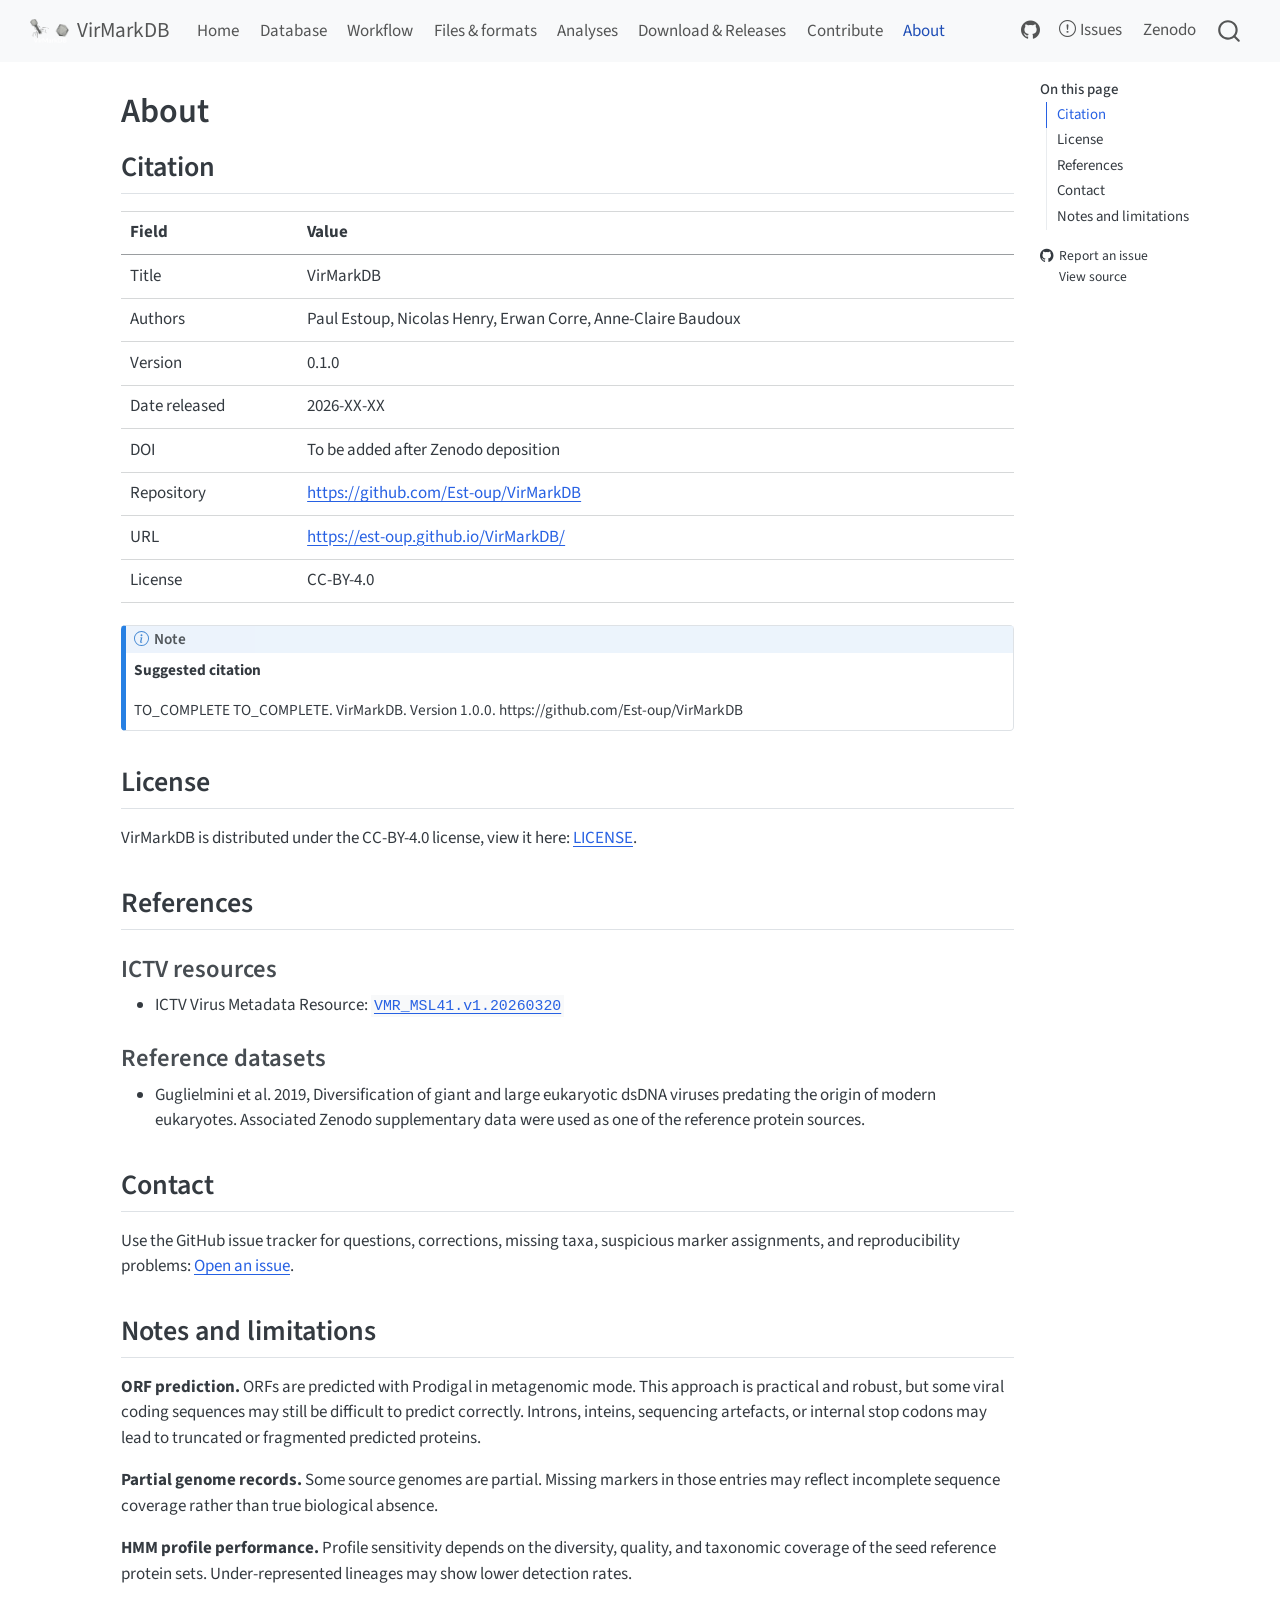
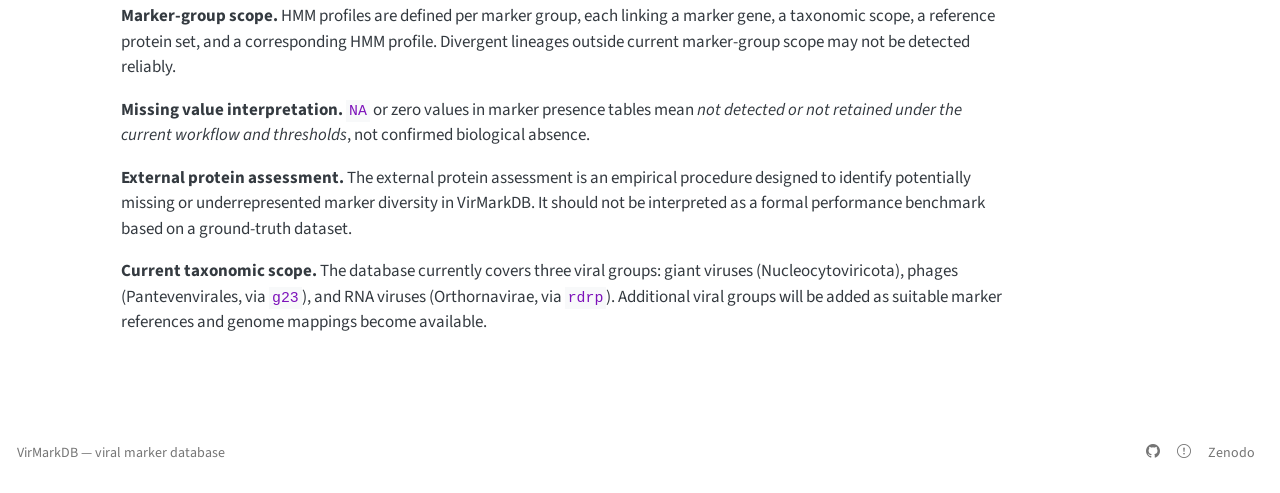
==== about.html @ 1d1b0b6d "Built site for gh-pages" ====
<!DOCTYPE html>
<html xmlns="http://www.w3.org/1999/xhtml" lang="en" xml:lang="en"><head>

<meta charset="utf-8">
<meta name="generator" content="quarto-1.6.42">

<meta name="viewport" content="width=device-width, initial-scale=1.0, user-scalable=yes">


<title>About – VirMarkDB</title>
<style>
code{white-space: pre-wrap;}
span.smallcaps{font-variant: small-caps;}
div.columns{display: flex; gap: min(4vw, 1.5em);}
div.column{flex: auto; overflow-x: auto;}
div.hanging-indent{margin-left: 1.5em; text-indent: -1.5em;}
ul.task-list{list-style: none;}
ul.task-list li input[type="checkbox"] {
  width: 0.8em;
  margin: 0 0.8em 0.2em -1em; /* quarto-specific, see https://github.com/quarto-dev/quarto-cli/issues/4556 */ 
  vertical-align: middle;
}
</style>


<script src="site_libs/quarto-nav/quarto-nav.js"></script>
<script src="site_libs/quarto-nav/headroom.min.js"></script>
<script src="site_libs/clipboard/clipboard.min.js"></script>
<script src="site_libs/quarto-search/autocomplete.umd.js"></script>
<script src="site_libs/quarto-search/fuse.min.js"></script>
<script src="site_libs/quarto-search/quarto-search.js"></script>
<meta name="quarto:offset" content="./">
<link href="./assets/logo_virmark_blank.png" rel="icon" type="image/png">
<script src="site_libs/quarto-html/quarto.js"></script>
<script src="site_libs/quarto-html/popper.min.js"></script>
<script src="site_libs/quarto-html/tippy.umd.min.js"></script>
<script src="site_libs/quarto-html/anchor.min.js"></script>
<link href="site_libs/quarto-html/tippy.css" rel="stylesheet">
<link href="site_libs/quarto-html/quarto-syntax-highlighting-2f5df379a58b258e96c21c0638c20c03.css" rel="stylesheet" id="quarto-text-highlighting-styles">
<script src="site_libs/bootstrap/bootstrap.min.js"></script>
<link href="site_libs/bootstrap/bootstrap-icons.css" rel="stylesheet">
<link href="site_libs/bootstrap/bootstrap-a5e256e5356073c5be481d0d0d0ba44e.min.css" rel="stylesheet" append-hash="true" id="quarto-bootstrap" data-mode="light">
<script id="quarto-search-options" type="application/json">{
  "location": "navbar",
  "copy-button": false,
  "collapse-after": 3,
  "panel-placement": "end",
  "type": "overlay",
  "limit": 50,
  "keyboard-shortcut": [
    "f",
    "/",
    "s"
  ],
  "show-item-context": false,
  "language": {
    "search-no-results-text": "No results",
    "search-matching-documents-text": "matching documents",
    "search-copy-link-title": "Copy link to search",
    "search-hide-matches-text": "Hide additional matches",
    "search-more-match-text": "more match in this document",
    "search-more-matches-text": "more matches in this document",
    "search-clear-button-title": "Clear",
    "search-text-placeholder": "",
    "search-detached-cancel-button-title": "Cancel",
    "search-submit-button-title": "Submit",
    "search-label": "Search"
  }
}</script>


<link rel="stylesheet" href="styles.css">
</head>

<body class="nav-fixed">

<div id="quarto-search-results"></div>
  <header id="quarto-header" class="headroom fixed-top">
    <nav class="navbar navbar-expand-lg " data-bs-theme="dark">
      <div class="navbar-container container-fluid">
      <div class="navbar-brand-container mx-auto">
    <a href="./index.html" class="navbar-brand navbar-brand-logo">
    <img src="./assets/logo_virmark_blank.png" alt="" class="navbar-logo">
    </a>
    <a class="navbar-brand" href="./index.html">
    <span class="navbar-title">VirMarkDB</span>
    </a>
  </div>
            <div id="quarto-search" class="" title="Search"></div>
          <button class="navbar-toggler" type="button" data-bs-toggle="collapse" data-bs-target="#navbarCollapse" aria-controls="navbarCollapse" role="menu" aria-expanded="false" aria-label="Toggle navigation" onclick="if (window.quartoToggleHeadroom) { window.quartoToggleHeadroom(); }">
  <span class="navbar-toggler-icon"></span>
</button>
          <div class="collapse navbar-collapse" id="navbarCollapse">
            <ul class="navbar-nav navbar-nav-scroll me-auto">
  <li class="nav-item">
    <a class="nav-link" href="./index.html"> 
<span class="menu-text">Home</span></a>
  </li>  
  <li class="nav-item">
    <a class="nav-link" href="./database.html"> 
<span class="menu-text">Database</span></a>
  </li>  
  <li class="nav-item">
    <a class="nav-link" href="./workflow.html"> 
<span class="menu-text">Workflow</span></a>
  </li>  
  <li class="nav-item">
    <a class="nav-link" href="./files-formats.html"> 
<span class="menu-text">Files &amp; formats</span></a>
  </li>  
  <li class="nav-item">
    <a class="nav-link" href="./analysis.html"> 
<span class="menu-text">Analyses</span></a>
  </li>  
  <li class="nav-item">
    <a class="nav-link" href="./releases.html"> 
<span class="menu-text">Download &amp; Releases</span></a>
  </li>  
  <li class="nav-item">
    <a class="nav-link" href="./contribute.html"> 
<span class="menu-text">Contribute</span></a>
  </li>  
  <li class="nav-item">
    <a class="nav-link active" href="./about.html" aria-current="page"> 
<span class="menu-text">About</span></a>
  </li>  
</ul>
            <ul class="navbar-nav navbar-nav-scroll ms-auto">
  <li class="nav-item compact">
    <a class="nav-link" href="https://github.com/Est-oup/VirMarkDB"> <i class="bi bi-github" role="img">
</i> 
<span class="menu-text"></span></a>
  </li>  
  <li class="nav-item">
    <a class="nav-link" href="https://github.com/Est-oup/VirMarkDB/issues"> <i class="bi bi-exclamation-circle" role="img">
</i> 
<span class="menu-text">Issues</span></a>
  </li>  
  <li class="nav-item">
    <a class="nav-link" href="https://zenodo.org/"> 
<span class="menu-text">Zenodo</span></a>
  </li>  
</ul>
          </div> <!-- /navcollapse -->
            <div class="quarto-navbar-tools">
</div>
      </div> <!-- /container-fluid -->
    </nav>
</header>
<!-- content -->
<div id="quarto-content" class="quarto-container page-columns page-rows-contents page-layout-article page-navbar">
<!-- sidebar -->
<!-- margin-sidebar -->
    <div id="quarto-margin-sidebar" class="sidebar margin-sidebar">
        <nav id="TOC" role="doc-toc" class="toc-active">
    <h2 id="toc-title">On this page</h2>
   
  <ul>
  <li><a href="#citation" id="toc-citation" class="nav-link active" data-scroll-target="#citation">Citation</a></li>
  <li><a href="#license" id="toc-license" class="nav-link" data-scroll-target="#license">License</a></li>
  <li><a href="#references" id="toc-references" class="nav-link" data-scroll-target="#references">References</a>
  <ul class="collapse">
  <li><a href="#ictv-resources" id="toc-ictv-resources" class="nav-link" data-scroll-target="#ictv-resources">ICTV resources</a></li>
  <li><a href="#reference-datasets" id="toc-reference-datasets" class="nav-link" data-scroll-target="#reference-datasets">Reference datasets</a></li>
  </ul></li>
  <li><a href="#contact" id="toc-contact" class="nav-link" data-scroll-target="#contact">Contact</a></li>
  <li><a href="#notes-and-limitations" id="toc-notes-and-limitations" class="nav-link" data-scroll-target="#notes-and-limitations">Notes and limitations</a></li>
  </ul>
<div class="toc-actions"><ul><li><a href="https://github.com/Est-oup/VirMarkDB/issues/new" class="toc-action"><i class="bi bi-github"></i>Report an issue</a></li><li><a href="https://github.com/Est-oup/VirMarkDB/blob/main/about.qmd" class="toc-action"><i class="bi empty"></i>View source</a></li></ul></div></nav>
    </div>
<!-- main -->
<main class="content" id="quarto-document-content">

<header id="title-block-header" class="quarto-title-block default">
<div class="quarto-title">
<h1 class="title">About</h1>
</div>



<div class="quarto-title-meta">

    
  
    
  </div>
  


</header>


<section id="citation" class="level2">
<h2 class="anchored" data-anchor-id="citation">Citation</h2>
<table class="caption-top table">
<thead>
<tr class="header">
<th>Field</th>
<th>Value</th>
</tr>
</thead>
<tbody>
<tr class="odd">
<td>Title</td>
<td>VirMarkDB</td>
</tr>
<tr class="even">
<td>Authors</td>
<td>Paul Estoup, Nicolas Henry, Erwan Corre, Anne-Claire Baudoux</td>
</tr>
<tr class="odd">
<td>Version</td>
<td>0.1.0</td>
</tr>
<tr class="even">
<td>Date released</td>
<td>2026-XX-XX</td>
</tr>
<tr class="odd">
<td>DOI</td>
<td>To be added after Zenodo deposition</td>
</tr>
<tr class="even">
<td>Repository</td>
<td><a href="https://github.com/Est-oup/VirMarkDB" class="uri">https://github.com/Est-oup/VirMarkDB</a></td>
</tr>
<tr class="odd">
<td>URL</td>
<td><a href="https://est-oup.github.io/VirMarkDB/" class="uri">https://est-oup.github.io/VirMarkDB/</a></td>
</tr>
<tr class="even">
<td>License</td>
<td>CC-BY-4.0</td>
</tr>
</tbody>
</table>
<div class="callout callout-style-default callout-note callout-titled">
<div class="callout-header d-flex align-content-center">
<div class="callout-icon-container">
<i class="callout-icon"></i>
</div>
<div class="callout-title-container flex-fill">
Note
</div>
</div>
<div class="callout-body-container callout-body">
<p><strong>Suggested citation</strong></p>
<p>TO_COMPLETE TO_COMPLETE. VirMarkDB. Version 1.0.0. https://github.com/Est-oup/VirMarkDB</p>
</div>
</div>
</section>
<section id="license" class="level2">
<h2 class="anchored" data-anchor-id="license">License</h2>
<p>VirMarkDB is distributed under the CC-BY-4.0 license, view it here: <a href="https://github.com/Est-oup/VirMarkDB/blob/dev/LICENSE">LICENSE</a>.</p>
</section>
<section id="references" class="level2">
<h2 class="anchored" data-anchor-id="references">References</h2>
<section id="ictv-resources" class="level3">
<h3 class="anchored" data-anchor-id="ictv-resources">ICTV resources</h3>
<ul>
<li>ICTV Virus Metadata Resource: <a href="https://ictv.global/sites/default/files/VMR/VMR_MSL41.v1.20260320.xlsx"><code>VMR_MSL41.v1.20260320</code></a></li>
</ul>
</section>
<section id="reference-datasets" class="level3">
<h3 class="anchored" data-anchor-id="reference-datasets">Reference datasets</h3>
<ul>
<li>Guglielmini et al.&nbsp;2019, Diversification of giant and large eukaryotic dsDNA viruses predating the origin of modern eukaryotes. Associated Zenodo supplementary data were used as one of the reference protein sources.</li>
</ul>
</section>
</section>
<section id="contact" class="level2">
<h2 class="anchored" data-anchor-id="contact">Contact</h2>
<p>Use the GitHub issue tracker for questions, corrections, missing taxa, suspicious marker assignments, and reproducibility problems: <a href="https://github.com/Est-oup/VirMarkDB/issues">Open an issue</a>.</p>
</section>
<section id="notes-and-limitations" class="level2">
<h2 class="anchored" data-anchor-id="notes-and-limitations">Notes and limitations</h2>
<p><strong>ORF prediction.</strong> ORFs are predicted with Prodigal in metagenomic mode. This approach is practical and robust, but some viral coding sequences may still be difficult to predict correctly. Introns, inteins, sequencing artefacts, or internal stop codons may lead to truncated or fragmented predicted proteins.</p>
<p><strong>Partial genome records.</strong> Some source genomes are partial. Missing markers in those entries may reflect incomplete sequence coverage rather than true biological absence.</p>
<p><strong>HMM profile performance.</strong> Profile sensitivity depends on the diversity, quality, and taxonomic coverage of the seed reference protein sets. Under-represented lineages may show lower detection rates.</p>
<p><strong>Marker-group scope.</strong> HMM profiles are defined per marker group, each linking a marker gene, a taxonomic scope, a reference protein set, and a corresponding HMM profile. Divergent lineages outside current marker-group scope may not be detected reliably.</p>
<p><strong>Missing value interpretation.</strong> <code>NA</code> or zero values in marker presence tables mean <em>not detected or not retained under the current workflow and thresholds</em>, not confirmed biological absence.</p>
<p><strong>External protein assessment.</strong> The external protein assessment is an empirical procedure designed to identify potentially missing or underrepresented marker diversity in VirMarkDB. It should not be interpreted as a formal performance benchmark based on a ground-truth dataset.</p>
<p><strong>Current taxonomic scope.</strong> The database currently covers three viral groups: giant viruses (Nucleocytoviricota), phages (Pantevenvirales, via <code>g23</code>), and RNA viruses (Orthornavirae, via <code>rdrp</code>). Additional viral groups will be added as suitable marker references and genome mappings become available.</p>


</section>

<a onclick="window.scrollTo(0, 0); return false;" role="button" id="quarto-back-to-top"><i class="bi bi-arrow-up"></i> Back to top</a></main> <!-- /main -->
<script id="quarto-html-after-body" type="application/javascript">
window.document.addEventListener("DOMContentLoaded", function (event) {
  const toggleBodyColorMode = (bsSheetEl) => {
    const mode = bsSheetEl.getAttribute("data-mode");
    const bodyEl = window.document.querySelector("body");
    if (mode === "dark") {
      bodyEl.classList.add("quarto-dark");
      bodyEl.classList.remove("quarto-light");
    } else {
      bodyEl.classList.add("quarto-light");
      bodyEl.classList.remove("quarto-dark");
    }
  }
  const toggleBodyColorPrimary = () => {
    const bsSheetEl = window.document.querySelector("link#quarto-bootstrap");
    if (bsSheetEl) {
      toggleBodyColorMode(bsSheetEl);
    }
  }
  toggleBodyColorPrimary();  
  const icon = "";
  const anchorJS = new window.AnchorJS();
  anchorJS.options = {
    placement: 'right',
    icon: icon
  };
  anchorJS.add('.anchored');
  const isCodeAnnotation = (el) => {
    for (const clz of el.classList) {
      if (clz.startsWith('code-annotation-')) {                     
        return true;
      }
    }
    return false;
  }
  const onCopySuccess = function(e) {
    // button target
    const button = e.trigger;
    // don't keep focus
    button.blur();
    // flash "checked"
    button.classList.add('code-copy-button-checked');
    var currentTitle = button.getAttribute("title");
    button.setAttribute("title", "Copied!");
    let tooltip;
    if (window.bootstrap) {
      button.setAttribute("data-bs-toggle", "tooltip");
      button.setAttribute("data-bs-placement", "left");
      button.setAttribute("data-bs-title", "Copied!");
      tooltip = new bootstrap.Tooltip(button, 
        { trigger: "manual", 
          customClass: "code-copy-button-tooltip",
          offset: [0, -8]});
      tooltip.show();    
    }
    setTimeout(function() {
      if (tooltip) {
        tooltip.hide();
        button.removeAttribute("data-bs-title");
        button.removeAttribute("data-bs-toggle");
        button.removeAttribute("data-bs-placement");
      }
      button.setAttribute("title", currentTitle);
      button.classList.remove('code-copy-button-checked');
    }, 1000);
    // clear code selection
    e.clearSelection();
  }
  const getTextToCopy = function(trigger) {
      const codeEl = trigger.previousElementSibling.cloneNode(true);
      for (const childEl of codeEl.children) {
        if (isCodeAnnotation(childEl)) {
          childEl.remove();
        }
      }
      return codeEl.innerText;
  }
  const clipboard = new window.ClipboardJS('.code-copy-button:not([data-in-quarto-modal])', {
    text: getTextToCopy
  });
  clipboard.on('success', onCopySuccess);
  if (window.document.getElementById('quarto-embedded-source-code-modal')) {
    const clipboardModal = new window.ClipboardJS('.code-copy-button[data-in-quarto-modal]', {
      text: getTextToCopy,
      container: window.document.getElementById('quarto-embedded-source-code-modal')
    });
    clipboardModal.on('success', onCopySuccess);
  }
    var localhostRegex = new RegExp(/^(?:http|https):\/\/localhost\:?[0-9]*\//);
    var mailtoRegex = new RegExp(/^mailto:/);
      var filterRegex = new RegExp("https:\/\/est-oup\.github\.io\/VirMarkDB\/");
    var isInternal = (href) => {
        return filterRegex.test(href) || localhostRegex.test(href) || mailtoRegex.test(href);
    }
    // Inspect non-navigation links and adorn them if external
 	var links = window.document.querySelectorAll('a[href]:not(.nav-link):not(.navbar-brand):not(.toc-action):not(.sidebar-link):not(.sidebar-item-toggle):not(.pagination-link):not(.no-external):not([aria-hidden]):not(.dropdown-item):not(.quarto-navigation-tool):not(.about-link)');
    for (var i=0; i<links.length; i++) {
      const link = links[i];
      if (!isInternal(link.href)) {
        // undo the damage that might have been done by quarto-nav.js in the case of
        // links that we want to consider external
        if (link.dataset.originalHref !== undefined) {
          link.href = link.dataset.originalHref;
        }
      }
    }
  function tippyHover(el, contentFn, onTriggerFn, onUntriggerFn) {
    const config = {
      allowHTML: true,
      maxWidth: 500,
      delay: 100,
      arrow: false,
      appendTo: function(el) {
          return el.parentElement;
      },
      interactive: true,
      interactiveBorder: 10,
      theme: 'quarto',
      placement: 'bottom-start',
    };
    if (contentFn) {
      config.content = contentFn;
    }
    if (onTriggerFn) {
      config.onTrigger = onTriggerFn;
    }
    if (onUntriggerFn) {
      config.onUntrigger = onUntriggerFn;
    }
    window.tippy(el, config); 
  }
  const noterefs = window.document.querySelectorAll('a[role="doc-noteref"]');
  for (var i=0; i<noterefs.length; i++) {
    const ref = noterefs[i];
    tippyHover(ref, function() {
      // use id or data attribute instead here
      let href = ref.getAttribute('data-footnote-href') || ref.getAttribute('href');
      try { href = new URL(href).hash; } catch {}
      const id = href.replace(/^#\/?/, "");
      const note = window.document.getElementById(id);
      if (note) {
        return note.innerHTML;
      } else {
        return "";
      }
    });
  }
  const xrefs = window.document.querySelectorAll('a.quarto-xref');
  const processXRef = (id, note) => {
    // Strip column container classes
    const stripColumnClz = (el) => {
      el.classList.remove("page-full", "page-columns");
      if (el.children) {
        for (const child of el.children) {
          stripColumnClz(child);
        }
      }
    }
    stripColumnClz(note)
    if (id === null || id.startsWith('sec-')) {
      // Special case sections, only their first couple elements
      const container = document.createElement("div");
      if (note.children && note.children.length > 2) {
        container.appendChild(note.children[0].cloneNode(true));
        for (let i = 1; i < note.children.length; i++) {
          const child = note.children[i];
          if (child.tagName === "P" && child.innerText === "") {
            continue;
          } else {
            container.appendChild(child.cloneNode(true));
            break;
          }
        }
        if (window.Quarto?.typesetMath) {
          window.Quarto.typesetMath(container);
        }
        return container.innerHTML
      } else {
        if (window.Quarto?.typesetMath) {
          window.Quarto.typesetMath(note);
        }
        return note.innerHTML;
      }
    } else {
      // Remove any anchor links if they are present
      const anchorLink = note.querySelector('a.anchorjs-link');
      if (anchorLink) {
        anchorLink.remove();
      }
      if (window.Quarto?.typesetMath) {
        window.Quarto.typesetMath(note);
      }
      if (note.classList.contains("callout")) {
        return note.outerHTML;
      } else {
        return note.innerHTML;
      }
    }
  }
  for (var i=0; i<xrefs.length; i++) {
    const xref = xrefs[i];
    tippyHover(xref, undefined, function(instance) {
      instance.disable();
      let url = xref.getAttribute('href');
      let hash = undefined; 
      if (url.startsWith('#')) {
        hash = url;
      } else {
        try { hash = new URL(url).hash; } catch {}
      }
      if (hash) {
        const id = hash.replace(/^#\/?/, "");
        const note = window.document.getElementById(id);
        if (note !== null) {
          try {
            const html = processXRef(id, note.cloneNode(true));
            instance.setContent(html);
          } finally {
            instance.enable();
            instance.show();
          }
        } else {
          // See if we can fetch this
          fetch(url.split('#')[0])
          .then(res => res.text())
          .then(html => {
            const parser = new DOMParser();
            const htmlDoc = parser.parseFromString(html, "text/html");
            const note = htmlDoc.getElementById(id);
            if (note !== null) {
              const html = processXRef(id, note);
              instance.setContent(html);
            } 
          }).finally(() => {
            instance.enable();
            instance.show();
          });
        }
      } else {
        // See if we can fetch a full url (with no hash to target)
        // This is a special case and we should probably do some content thinning / targeting
        fetch(url)
        .then(res => res.text())
        .then(html => {
          const parser = new DOMParser();
          const htmlDoc = parser.parseFromString(html, "text/html");
          const note = htmlDoc.querySelector('main.content');
          if (note !== null) {
            // This should only happen for chapter cross references
            // (since there is no id in the URL)
            // remove the first header
            if (note.children.length > 0 && note.children[0].tagName === "HEADER") {
              note.children[0].remove();
            }
            const html = processXRef(null, note);
            instance.setContent(html);
          } 
        }).finally(() => {
          instance.enable();
          instance.show();
        });
      }
    }, function(instance) {
    });
  }
      let selectedAnnoteEl;
      const selectorForAnnotation = ( cell, annotation) => {
        let cellAttr = 'data-code-cell="' + cell + '"';
        let lineAttr = 'data-code-annotation="' +  annotation + '"';
        const selector = 'span[' + cellAttr + '][' + lineAttr + ']';
        return selector;
      }
      const selectCodeLines = (annoteEl) => {
        const doc = window.document;
        const targetCell = annoteEl.getAttribute("data-target-cell");
        const targetAnnotation = annoteEl.getAttribute("data-target-annotation");
        const annoteSpan = window.document.querySelector(selectorForAnnotation(targetCell, targetAnnotation));
        const lines = annoteSpan.getAttribute("data-code-lines").split(",");
        const lineIds = lines.map((line) => {
          return targetCell + "-" + line;
        })
        let top = null;
        let height = null;
        let parent = null;
        if (lineIds.length > 0) {
            //compute the position of the single el (top and bottom and make a div)
            const el = window.document.getElementById(lineIds[0]);
            top = el.offsetTop;
            height = el.offsetHeight;
            parent = el.parentElement.parentElement;
          if (lineIds.length > 1) {
            const lastEl = window.document.getElementById(lineIds[lineIds.length - 1]);
            const bottom = lastEl.offsetTop + lastEl.offsetHeight;
            height = bottom - top;
          }
          if (top !== null && height !== null && parent !== null) {
            // cook up a div (if necessary) and position it 
            let div = window.document.getElementById("code-annotation-line-highlight");
            if (div === null) {
              div = window.document.createElement("div");
              div.setAttribute("id", "code-annotation-line-highlight");
              div.style.position = 'absolute';
              parent.appendChild(div);
            }
            div.style.top = top - 2 + "px";
            div.style.height = height + 4 + "px";
            div.style.left = 0;
            let gutterDiv = window.document.getElementById("code-annotation-line-highlight-gutter");
            if (gutterDiv === null) {
              gutterDiv = window.document.createElement("div");
              gutterDiv.setAttribute("id", "code-annotation-line-highlight-gutter");
              gutterDiv.style.position = 'absolute';
              const codeCell = window.document.getElementById(targetCell);
              const gutter = codeCell.querySelector('.code-annotation-gutter');
              gutter.appendChild(gutterDiv);
            }
            gutterDiv.style.top = top - 2 + "px";
            gutterDiv.style.height = height + 4 + "px";
          }
          selectedAnnoteEl = annoteEl;
        }
      };
      const unselectCodeLines = () => {
        const elementsIds = ["code-annotation-line-highlight", "code-annotation-line-highlight-gutter"];
        elementsIds.forEach((elId) => {
          const div = window.document.getElementById(elId);
          if (div) {
            div.remove();
          }
        });
        selectedAnnoteEl = undefined;
      };
        // Handle positioning of the toggle
    window.addEventListener(
      "resize",
      throttle(() => {
        elRect = undefined;
        if (selectedAnnoteEl) {
          selectCodeLines(selectedAnnoteEl);
        }
      }, 10)
    );
    function throttle(fn, ms) {
    let throttle = false;
    let timer;
      return (...args) => {
        if(!throttle) { // first call gets through
            fn.apply(this, args);
            throttle = true;
        } else { // all the others get throttled
            if(timer) clearTimeout(timer); // cancel #2
            timer = setTimeout(() => {
              fn.apply(this, args);
              timer = throttle = false;
            }, ms);
        }
      };
    }
      // Attach click handler to the DT
      const annoteDls = window.document.querySelectorAll('dt[data-target-cell]');
      for (const annoteDlNode of annoteDls) {
        annoteDlNode.addEventListener('click', (event) => {
          const clickedEl = event.target;
          if (clickedEl !== selectedAnnoteEl) {
            unselectCodeLines();
            const activeEl = window.document.querySelector('dt[data-target-cell].code-annotation-active');
            if (activeEl) {
              activeEl.classList.remove('code-annotation-active');
            }
            selectCodeLines(clickedEl);
            clickedEl.classList.add('code-annotation-active');
          } else {
            // Unselect the line
            unselectCodeLines();
            clickedEl.classList.remove('code-annotation-active');
          }
        });
      }
  const findCites = (el) => {
    const parentEl = el.parentElement;
    if (parentEl) {
      const cites = parentEl.dataset.cites;
      if (cites) {
        return {
          el,
          cites: cites.split(' ')
        };
      } else {
        return findCites(el.parentElement)
      }
    } else {
      return undefined;
    }
  };
  var bibliorefs = window.document.querySelectorAll('a[role="doc-biblioref"]');
  for (var i=0; i<bibliorefs.length; i++) {
    const ref = bibliorefs[i];
    const citeInfo = findCites(ref);
    if (citeInfo) {
      tippyHover(citeInfo.el, function() {
        var popup = window.document.createElement('div');
        citeInfo.cites.forEach(function(cite) {
          var citeDiv = window.document.createElement('div');
          citeDiv.classList.add('hanging-indent');
          citeDiv.classList.add('csl-entry');
          var biblioDiv = window.document.getElementById('ref-' + cite);
          if (biblioDiv) {
            citeDiv.innerHTML = biblioDiv.innerHTML;
          }
          popup.appendChild(citeDiv);
        });
        return popup.innerHTML;
      });
    }
  }
});
</script>
</div> <!-- /content -->
<footer class="footer">
  <div class="nav-footer">
    <div class="nav-footer-left">
<p>VirMarkDB — viral marker database</p>
</div>   
    <div class="nav-footer-center">
      &nbsp;
    <div class="toc-actions d-sm-block d-md-none"><ul><li><a href="https://github.com/Est-oup/VirMarkDB/issues/new" class="toc-action"><i class="bi bi-github"></i>Report an issue</a></li><li><a href="https://github.com/Est-oup/VirMarkDB/blob/main/about.qmd" class="toc-action"><i class="bi empty"></i>View source</a></li></ul></div></div>
    <div class="nav-footer-right">
      <ul class="footer-items list-unstyled">
    <li class="nav-item compact">
    <a class="nav-link" href="https://github.com/Est-oup/VirMarkDB">
      <i class="bi bi-github" role="img">
</i> 
    </a>
  </li>  
    <li class="nav-item compact">
    <a class="nav-link" href="https://github.com/Est-oup/VirMarkDB/issues">
      <i class="bi bi-exclamation-circle" role="img">
</i> 
    </a>
  </li>  
    <li class="nav-item">
    <a class="nav-link" href="https://zenodo.org/">
<p>Zenodo</p>
</a>
  </li>  
</ul>
    </div>
  </div>
</footer>




</body></html>
---- site_libs/quarto-html/tippy.css ----
.tippy-box[data-animation=fade][data-state=hidden]{opacity:0}[data-tippy-root]{max-width:calc(100vw - 10px)}.tippy-box{position:relative;background-color:#333;color:#fff;border-radius:4px;font-size:14px;line-height:1.4;white-space:normal;outline:0;transition-property:transform,visibility,opacity}.tippy-box[data-placement^=top]>.tippy-arrow{bottom:0}.tippy-box[data-placement^=top]>.tippy-arrow:before{bottom:-7px;left:0;border-width:8px 8px 0;border-top-color:initial;transform-origin:center top}.tippy-box[data-placement^=bottom]>.tippy-arrow{top:0}.tippy-box[data-placement^=bottom]>.tippy-arrow:before{top:-7px;left:0;border-width:0 8px 8px;border-bottom-color:initial;transform-origin:center bottom}.tippy-box[data-placement^=left]>.tippy-arrow{right:0}.tippy-box[data-placement^=left]>.tippy-arrow:before{border-width:8px 0 8px 8px;border-left-color:initial;right:-7px;transform-origin:center left}.tippy-box[data-placement^=right]>.tippy-arrow{left:0}.tippy-box[data-placement^=right]>.tippy-arrow:before{left:-7px;border-width:8px 8px 8px 0;border-right-color:initial;transform-origin:center right}.tippy-box[data-inertia][data-state=visible]{transition-timing-function:cubic-bezier(.54,1.5,.38,1.11)}.tippy-arrow{width:16px;height:16px;color:#333}.tippy-arrow:before{content:"";position:absolute;border-color:transparent;border-style:solid}.tippy-content{position:relative;padding:5px 9px;z-index:1}
---- site_libs/quarto-html/quarto-syntax-highlighting-2f5df379a58b258e96c21c0638c20c03.css ----
/* quarto syntax highlight colors */
:root {
  --quarto-hl-ot-color: #003B4F;
  --quarto-hl-at-color: #657422;
  --quarto-hl-ss-color: #20794D;
  --quarto-hl-an-color: #5E5E5E;
  --quarto-hl-fu-color: #4758AB;
  --quarto-hl-st-color: #20794D;
  --quarto-hl-cf-color: #003B4F;
  --quarto-hl-op-color: #5E5E5E;
  --quarto-hl-er-color: #AD0000;
  --quarto-hl-bn-color: #AD0000;
  --quarto-hl-al-color: #AD0000;
  --quarto-hl-va-color: #111111;
  --quarto-hl-bu-color: inherit;
  --quarto-hl-ex-color: inherit;
  --quarto-hl-pp-color: #AD0000;
  --quarto-hl-in-color: #5E5E5E;
  --quarto-hl-vs-color: #20794D;
  --quarto-hl-wa-color: #5E5E5E;
  --quarto-hl-do-color: #5E5E5E;
  --quarto-hl-im-color: #00769E;
  --quarto-hl-ch-color: #20794D;
  --quarto-hl-dt-color: #AD0000;
  --quarto-hl-fl-color: #AD0000;
  --quarto-hl-co-color: #5E5E5E;
  --quarto-hl-cv-color: #5E5E5E;
  --quarto-hl-cn-color: #8f5902;
  --quarto-hl-sc-color: #5E5E5E;
  --quarto-hl-dv-color: #AD0000;
  --quarto-hl-kw-color: #003B4F;
}

/* other quarto variables */
:root {
  --quarto-font-monospace: SFMono-Regular, Menlo, Monaco, Consolas, "Liberation Mono", "Courier New", monospace;
}

pre > code.sourceCode > span {
  color: #003B4F;
}

code span {
  color: #003B4F;
}

code.sourceCode > span {
  color: #003B4F;
}

div.sourceCode,
div.sourceCode pre.sourceCode {
  color: #003B4F;
}

code span.ot {
  color: #003B4F;
  font-style: inherit;
}

code span.at {
  color: #657422;
  font-style: inherit;
}

code span.ss {
  color: #20794D;
  font-style: inherit;
}

code span.an {
  color: #5E5E5E;
  font-style: inherit;
}

code span.fu {
  color: #4758AB;
  font-style: inherit;
}

code span.st {
  color: #20794D;
  font-style: inherit;
}

code span.cf {
  color: #003B4F;
  font-weight: bold;
  font-style: inherit;
}

code span.op {
  color: #5E5E5E;
  font-style: inherit;
}

code span.er {
  color: #AD0000;
  font-style: inherit;
}

code span.bn {
  color: #AD0000;
  font-style: inherit;
}

code span.al {
  color: #AD0000;
  font-style: inherit;
}

code span.va {
  color: #111111;
  font-style: inherit;
}

code span.bu {
  font-style: inherit;
}

code span.ex {
  font-style: inherit;
}

code span.pp {
  color: #AD0000;
  font-style: inherit;
}

code span.in {
  color: #5E5E5E;
  font-style: inherit;
}

code span.vs {
  color: #20794D;
  font-style: inherit;
}

code span.wa {
  color: #5E5E5E;
  font-style: italic;
}

code span.do {
  color: #5E5E5E;
  font-style: italic;
}

code span.im {
  color: #00769E;
  font-style: inherit;
}

code span.ch {
  color: #20794D;
  font-style: inherit;
}

code span.dt {
  color: #AD0000;
  font-style: inherit;
}

code span.fl {
  color: #AD0000;
  font-style: inherit;
}

code span.co {
  color: #5E5E5E;
  font-style: inherit;
}

code span.cv {
  color: #5E5E5E;
  font-style: italic;
}

code span.cn {
  color: #8f5902;
  font-style: inherit;
}

code span.sc {
  color: #5E5E5E;
  font-style: inherit;
}

code span.dv {
  color: #AD0000;
  font-style: inherit;
}

code span.kw {
  color: #003B4F;
  font-weight: bold;
  font-style: inherit;
}

.prevent-inlining {
  content: "</";
}

/*# sourceMappingURL=35eb38a806ee71ea6d2563be2308c832.css.map */
---- styles.css ----
.hero-banner {
  text-align: center;
  padding: 3rem 1rem 2rem;
}

.hero-banner h1 {
  font-size: 2.6rem;
  margin-bottom: 0.5rem;
}

.btn-action {
  display: inline-block;
  margin: 0.4rem 0.4rem;
  padding: 0.6rem 1.2rem;
  border-radius: 6px;
  background-color: #2c3e50;
  color: #fff !important;
  text-decoration: none !important;
  font-weight: 600;
  transition: background-color 0.15s ease-in-out;
}

.btn-action:hover {
  background-color: #1a242f;
}

.snapshot-grid {
  display: grid;
  grid-template-columns: repeat(auto-fit, minmax(160px, 1fr));
  gap: 1.5rem;
  margin: 2rem 0;
  text-align: center;
}

.snapshot-card {
  padding: 1.5rem 1rem;
  border-radius: 10px;
  background-color: #f4f6f8;
}

.snapshot-card h3 {
  font-size: 2.2rem;
  margin: 0;
  color: #2c3e50;
}

.nav-grid {
  display: grid;
  grid-template-columns: repeat(auto-fit, minmax(240px, 1fr));
  gap: 1.25rem;
  margin: 1.5rem 0;
}

.nav-card {
  padding: 1.25rem 1.5rem;
  border: 1px solid #e1e4e8;
  background-color: #fafafa;
  border-radius: 10px;
  transition: box-shadow 0.15s ease-in-out;
}

.nav-card:hover {
  box-shadow: 0 2px 10px rgba(0, 0, 0, 0.08);
}

.nav-card h3 {
  margin-top: 0;
}

.pipeline-steps p strong:first-child {
  color: #2c3e50;
}
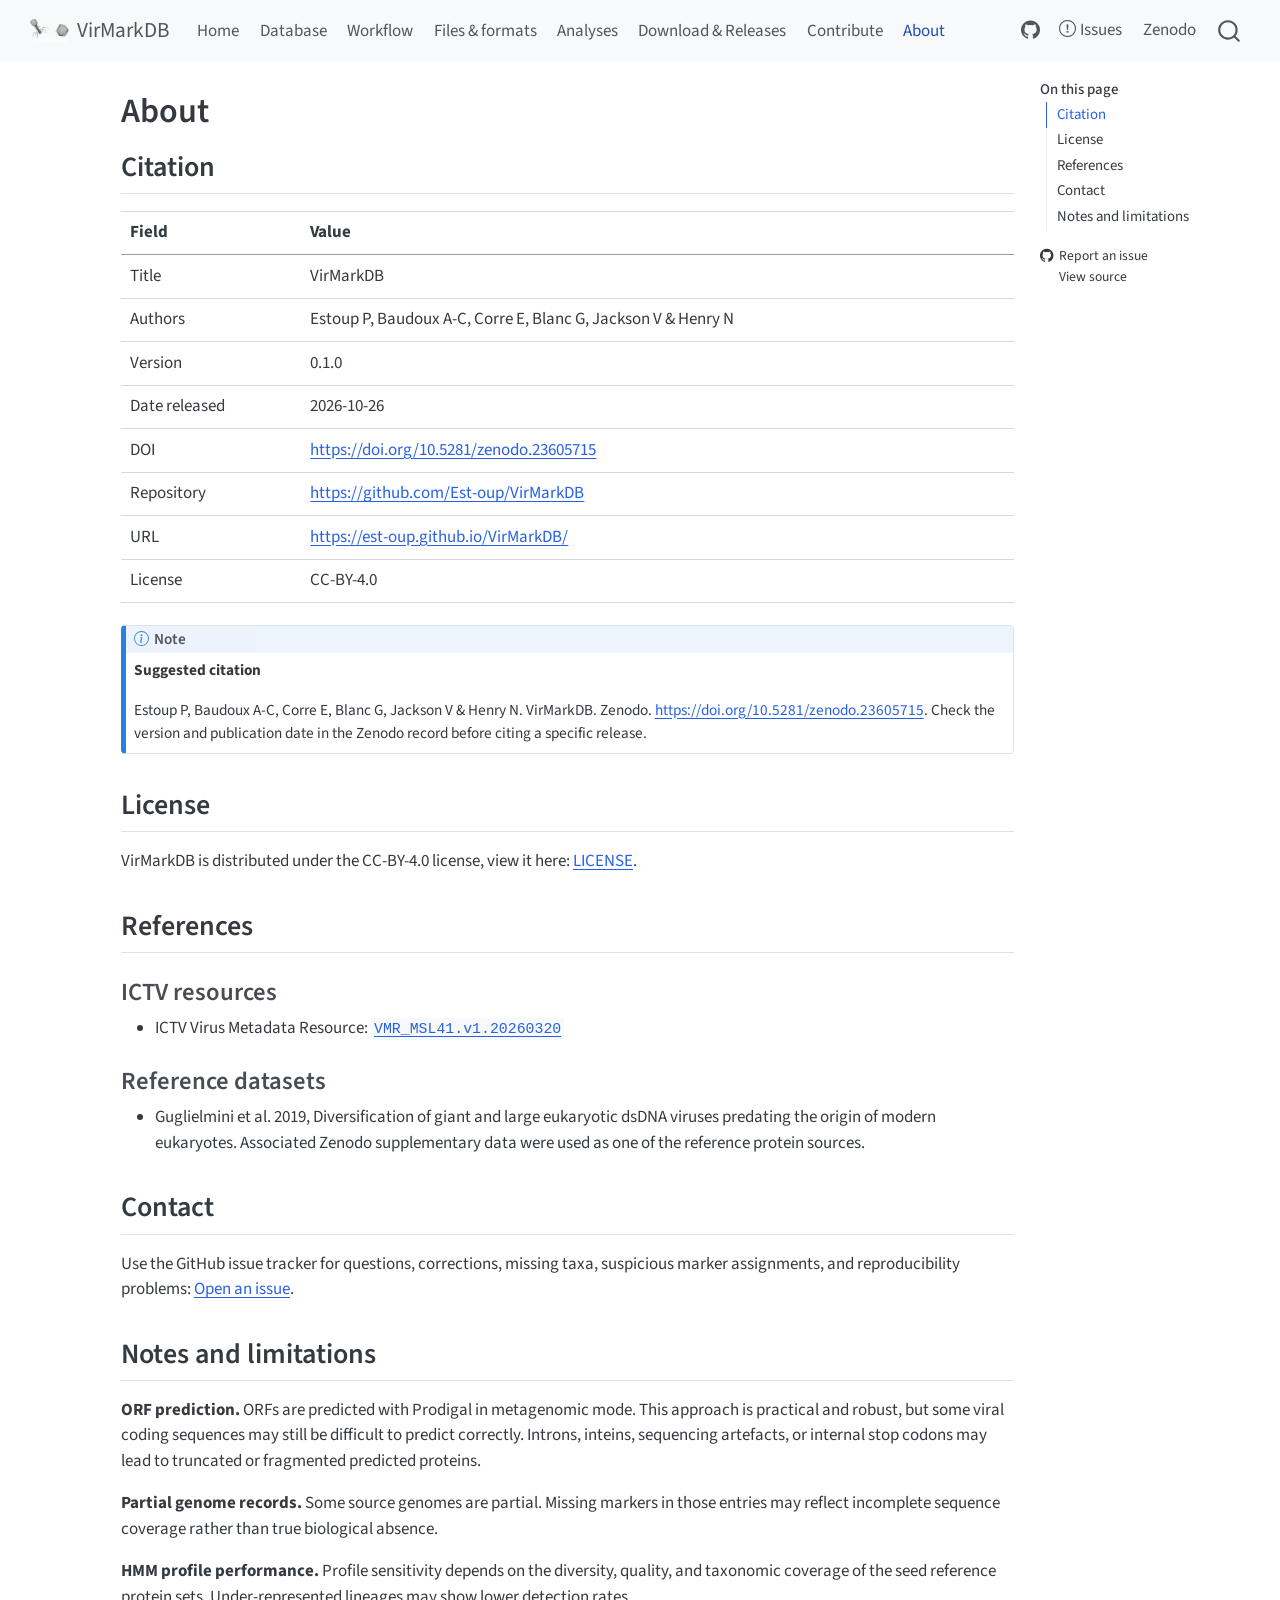
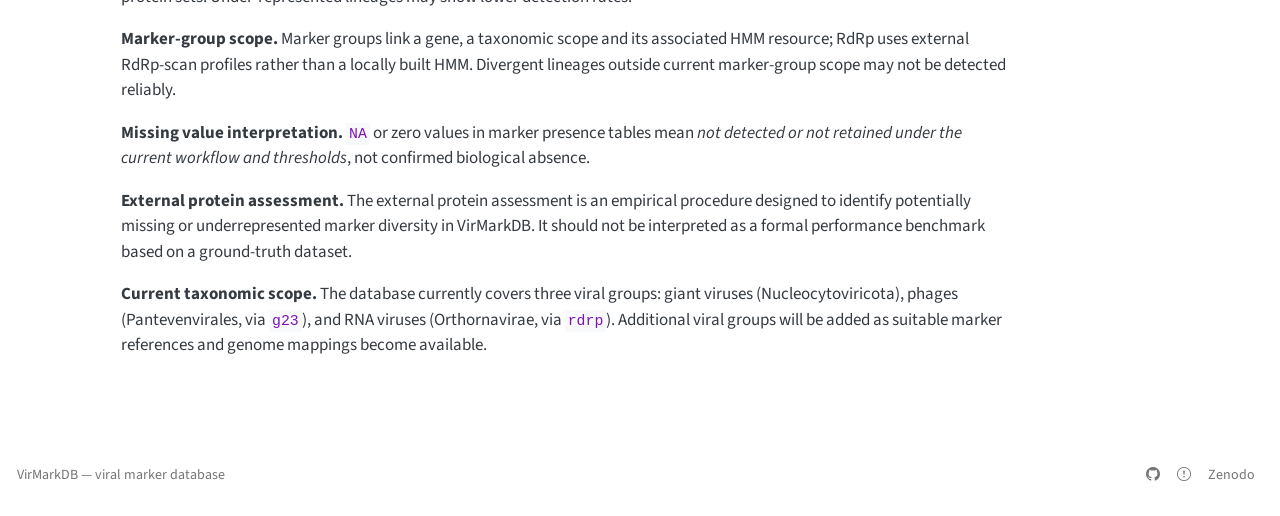
==== commit 051710d3: "Built site for gh-pages" ====
--- a/about.html
+++ b/about.html
@@ -127,17 +127,17 @@
 </ul>
             <ul class="navbar-nav navbar-nav-scroll ms-auto">
   <li class="nav-item compact">
-    <a class="nav-link" href="https://github.com/Est-oup/VirMarkDB"> <i class="bi bi-github" role="img">
+    <a class="nav-link" href="https://github.com/virmarkdb/VirMarkDB"> <i class="bi bi-github" role="img">
 </i> 
 <span class="menu-text"></span></a>
   </li>  
   <li class="nav-item">
-    <a class="nav-link" href="https://github.com/Est-oup/VirMarkDB/issues"> <i class="bi bi-exclamation-circle" role="img">
+    <a class="nav-link" href="https://github.com/virmarkdb/VirMarkDB/issues"> <i class="bi bi-exclamation-circle" role="img">
 </i> 
 <span class="menu-text">Issues</span></a>
   </li>  
   <li class="nav-item">
-    <a class="nav-link" href="https://zenodo.org/"> 
+    <a class="nav-link" href="https://doi.org/10.5281/zenodo.23605715"> 
 <span class="menu-text">Zenodo</span></a>
   </li>  
 </ul>
@@ -166,7 +166,7 @@
   <li><a href="#contact" id="toc-contact" class="nav-link" data-scroll-target="#contact">Contact</a></li>
   <li><a href="#notes-and-limitations" id="toc-notes-and-limitations" class="nav-link" data-scroll-target="#notes-and-limitations">Notes and limitations</a></li>
   </ul>
-<div class="toc-actions"><ul><li><a href="https://github.com/Est-oup/VirMarkDB/issues/new" class="toc-action"><i class="bi bi-github"></i>Report an issue</a></li><li><a href="https://github.com/Est-oup/VirMarkDB/blob/main/about.qmd" class="toc-action"><i class="bi empty"></i>View source</a></li></ul></div></nav>
+<div class="toc-actions"><ul><li><a href="https://github.com/virmarkdb/VirMarkDB/issues/new" class="toc-action"><i class="bi bi-github"></i>Report an issue</a></li><li><a href="https://github.com/virmarkdb/VirMarkDB/blob/main/about.qmd" class="toc-action"><i class="bi empty"></i>View source</a></li></ul></div></nav>
     </div>
 <!-- main -->
 <main class="content" id="quarto-document-content">
@@ -206,7 +206,7 @@
 </tr>
 <tr class="even">
 <td>Authors</td>
-<td>Paul Estoup, Nicolas Henry, Erwan Corre, Anne-Claire Baudoux</td>
+<td>Estoup P, Baudoux A-C, Corre E, Blanc G, Jackson V &amp; Henry N</td>
 </tr>
 <tr class="odd">
 <td>Version</td>
@@ -214,11 +214,11 @@
 </tr>
 <tr class="even">
 <td>Date released</td>
-<td>2026-XX-XX</td>
+<td>2026-10-26</td>
 </tr>
 <tr class="odd">
 <td>DOI</td>
-<td>To be added after Zenodo deposition</td>
+<td><a href="https://doi.org/10.5281/zenodo.23605715">https://doi.org/10.5281/zenodo.23605715</a></td>
 </tr>
 <tr class="even">
 <td>Repository</td>
@@ -245,7 +245,7 @@
 </div>
 <div class="callout-body-container callout-body">
 <p><strong>Suggested citation</strong></p>
-<p>TO_COMPLETE TO_COMPLETE. VirMarkDB. Version 1.0.0. https://github.com/Est-oup/VirMarkDB</p>
+<p>Estoup P, Baudoux A-C, Corre E, Blanc G, Jackson V &amp; Henry N. VirMarkDB. Zenodo. <a href="https://doi.org/10.5281/zenodo.23605715">https://doi.org/10.5281/zenodo.23605715</a>. Check the version and publication date in the Zenodo record before citing a specific release.</p>
 </div>
 </div>
 </section>
@@ -277,7 +277,7 @@
 <p><strong>ORF prediction.</strong> ORFs are predicted with Prodigal in metagenomic mode. This approach is practical and robust, but some viral coding sequences may still be difficult to predict correctly. Introns, inteins, sequencing artefacts, or internal stop codons may lead to truncated or fragmented predicted proteins.</p>
 <p><strong>Partial genome records.</strong> Some source genomes are partial. Missing markers in those entries may reflect incomplete sequence coverage rather than true biological absence.</p>
 <p><strong>HMM profile performance.</strong> Profile sensitivity depends on the diversity, quality, and taxonomic coverage of the seed reference protein sets. Under-represented lineages may show lower detection rates.</p>
-<p><strong>Marker-group scope.</strong> HMM profiles are defined per marker group, each linking a marker gene, a taxonomic scope, a reference protein set, and a corresponding HMM profile. Divergent lineages outside current marker-group scope may not be detected reliably.</p>
+<p><strong>Marker-group scope.</strong> Marker groups link a gene, a taxonomic scope and its associated HMM resource; RdRp uses external RdRp-scan profiles rather than a locally built HMM. Divergent lineages outside current marker-group scope may not be detected reliably.</p>
 <p><strong>Missing value interpretation.</strong> <code>NA</code> or zero values in marker presence tables mean <em>not detected or not retained under the current workflow and thresholds</em>, not confirmed biological absence.</p>
 <p><strong>External protein assessment.</strong> The external protein assessment is an empirical procedure designed to identify potentially missing or underrepresented marker diversity in VirMarkDB. It should not be interpreted as a formal performance benchmark based on a ground-truth dataset.</p>
 <p><strong>Current taxonomic scope.</strong> The database currently covers three viral groups: giant viruses (Nucleocytoviricota), phages (Pantevenvirales, via <code>g23</code>), and RNA viruses (Orthornavirae, via <code>rdrp</code>). Additional viral groups will be added as suitable marker references and genome mappings become available.</p>
@@ -376,7 +376,7 @@
   }
     var localhostRegex = new RegExp(/^(?:http|https):\/\/localhost\:?[0-9]*\//);
     var mailtoRegex = new RegExp(/^mailto:/);
-      var filterRegex = new RegExp("https:\/\/est-oup\.github\.io\/VirMarkDB\/");
+      var filterRegex = new RegExp("https:\/\/virmarkdb\.github\.io\/VirMarkDB\/");
     var isInternal = (href) => {
         return filterRegex.test(href) || localhostRegex.test(href) || mailtoRegex.test(href);
     }
@@ -711,23 +711,23 @@
 </div>   
     <div class="nav-footer-center">
       &nbsp;
-    <div class="toc-actions d-sm-block d-md-none"><ul><li><a href="https://github.com/Est-oup/VirMarkDB/issues/new" class="toc-action"><i class="bi bi-github"></i>Report an issue</a></li><li><a href="https://github.com/Est-oup/VirMarkDB/blob/main/about.qmd" class="toc-action"><i class="bi empty"></i>View source</a></li></ul></div></div>
+    <div class="toc-actions d-sm-block d-md-none"><ul><li><a href="https://github.com/virmarkdb/VirMarkDB/issues/new" class="toc-action"><i class="bi bi-github"></i>Report an issue</a></li><li><a href="https://github.com/virmarkdb/VirMarkDB/blob/main/about.qmd" class="toc-action"><i class="bi empty"></i>View source</a></li></ul></div></div>
     <div class="nav-footer-right">
       <ul class="footer-items list-unstyled">
     <li class="nav-item compact">
-    <a class="nav-link" href="https://github.com/Est-oup/VirMarkDB">
+    <a class="nav-link" href="https://github.com/virmarkdb/VirMarkDB">
       <i class="bi bi-github" role="img">
 </i> 
     </a>
   </li>  
     <li class="nav-item compact">
-    <a class="nav-link" href="https://github.com/Est-oup/VirMarkDB/issues">
+    <a class="nav-link" href="https://github.com/virmarkdb/VirMarkDB/issues">
       <i class="bi bi-exclamation-circle" role="img">
 </i> 
     </a>
   </li>  
     <li class="nav-item">
-    <a class="nav-link" href="https://zenodo.org/">
+    <a class="nav-link" href="https://doi.org/10.5281/zenodo.23605715">
 <p>Zenodo</p>
 </a>
   </li>  
--- a/styles.css
+++ b/styles.css
@@ -69,4 +69,4 @@
 
 .pipeline-steps p strong:first-child {
   color: #2c3e50;
-}
+}
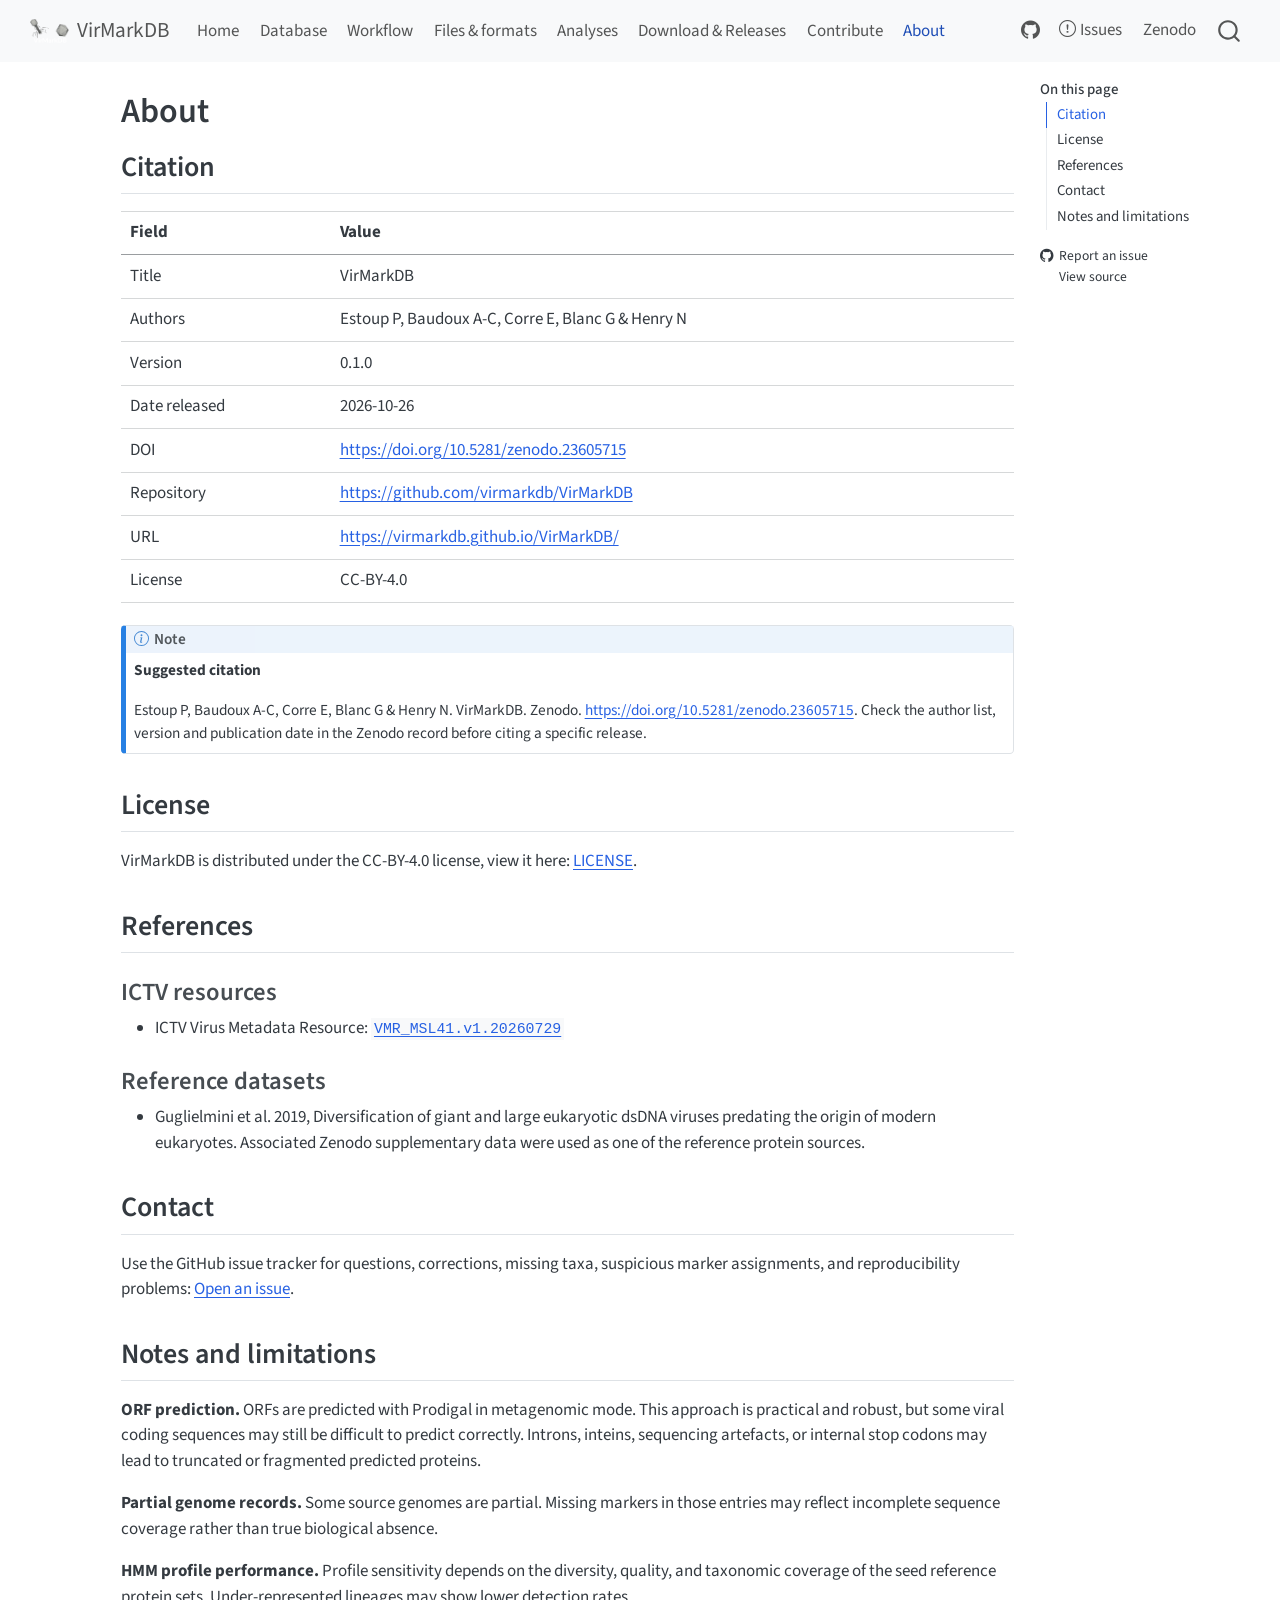
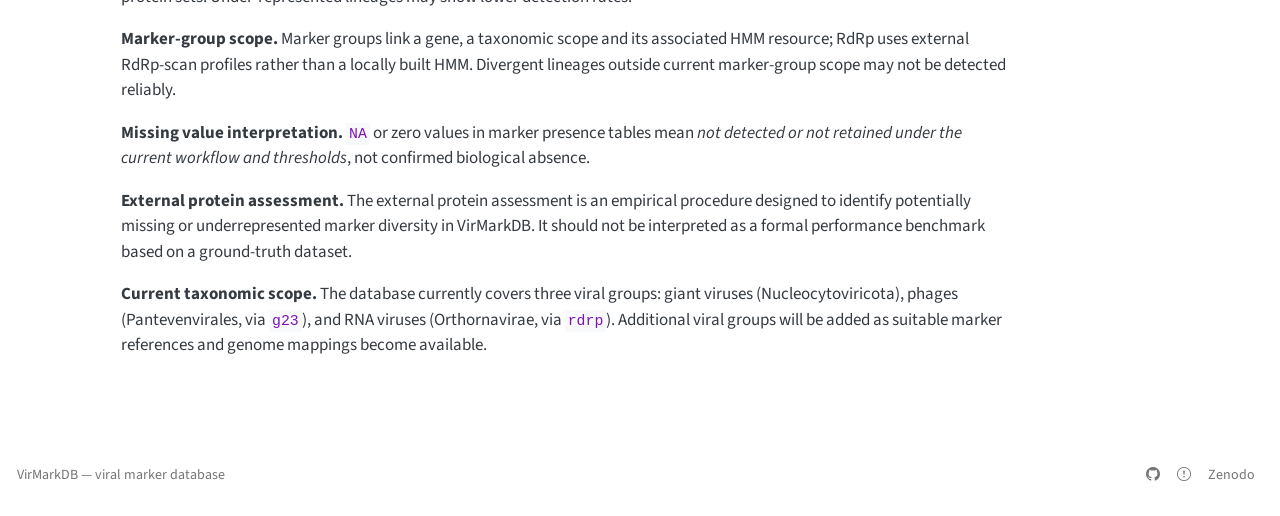
==== commit 2327ded0: "Built site for gh-pages" ====
--- a/about.html
+++ b/about.html
@@ -206,7 +206,7 @@
 </tr>
 <tr class="even">
 <td>Authors</td>
-<td>Estoup P, Baudoux A-C, Corre E, Blanc G, Jackson V &amp; Henry N</td>
+<td>Estoup P, Baudoux A-C, Corre E, Blanc G &amp; Henry N</td>
 </tr>
 <tr class="odd">
 <td>Version</td>
@@ -222,11 +222,11 @@
 </tr>
 <tr class="even">
 <td>Repository</td>
-<td><a href="https://github.com/Est-oup/VirMarkDB" class="uri">https://github.com/Est-oup/VirMarkDB</a></td>
+<td><a href="https://github.com/virmarkdb/VirMarkDB" class="uri">https://github.com/virmarkdb/VirMarkDB</a></td>
 </tr>
 <tr class="odd">
 <td>URL</td>
-<td><a href="https://est-oup.github.io/VirMarkDB/" class="uri">https://est-oup.github.io/VirMarkDB/</a></td>
+<td><a href="https://virmarkdb.github.io/VirMarkDB/" class="uri">https://virmarkdb.github.io/VirMarkDB/</a></td>
 </tr>
 <tr class="even">
 <td>License</td>
@@ -245,20 +245,20 @@
 </div>
 <div class="callout-body-container callout-body">
 <p><strong>Suggested citation</strong></p>
-<p>Estoup P, Baudoux A-C, Corre E, Blanc G, Jackson V &amp; Henry N. VirMarkDB. Zenodo. <a href="https://doi.org/10.5281/zenodo.23605715">https://doi.org/10.5281/zenodo.23605715</a>. Check the version and publication date in the Zenodo record before citing a specific release.</p>
+<p>Estoup P, Baudoux A-C, Corre E, Blanc G &amp; Henry N. VirMarkDB. Zenodo. <a href="https://doi.org/10.5281/zenodo.23605715">https://doi.org/10.5281/zenodo.23605715</a>. Check the author list, version and publication date in the Zenodo record before citing a specific release.</p>
 </div>
 </div>
 </section>
 <section id="license" class="level2">
 <h2 class="anchored" data-anchor-id="license">License</h2>
-<p>VirMarkDB is distributed under the CC-BY-4.0 license, view it here: <a href="https://github.com/Est-oup/VirMarkDB/blob/dev/LICENSE">LICENSE</a>.</p>
+<p>VirMarkDB is distributed under the CC-BY-4.0 license, view it here: <a href="https://github.com/virmarkdb/VirMarkDB/blob/dev/LICENSE">LICENSE</a>.</p>
 </section>
 <section id="references" class="level2">
 <h2 class="anchored" data-anchor-id="references">References</h2>
 <section id="ictv-resources" class="level3">
 <h3 class="anchored" data-anchor-id="ictv-resources">ICTV resources</h3>
 <ul>
-<li>ICTV Virus Metadata Resource: <a href="https://ictv.global/sites/default/files/VMR/VMR_MSL41.v1.20260320.xlsx"><code>VMR_MSL41.v1.20260320</code></a></li>
+<li>ICTV Virus Metadata Resource: <a href="https://ictv.global/sites/default/files/VMR/VMR_MSL41.v1.20260729.xlsx"><code>VMR_MSL41.v1.20260729</code></a></li>
 </ul>
 </section>
 <section id="reference-datasets" class="level3">
@@ -270,7 +270,7 @@
 </section>
 <section id="contact" class="level2">
 <h2 class="anchored" data-anchor-id="contact">Contact</h2>
-<p>Use the GitHub issue tracker for questions, corrections, missing taxa, suspicious marker assignments, and reproducibility problems: <a href="https://github.com/Est-oup/VirMarkDB/issues">Open an issue</a>.</p>
+<p>Use the GitHub issue tracker for questions, corrections, missing taxa, suspicious marker assignments, and reproducibility problems: <a href="https://github.com/VirMarkDB/VirMarkDB/issues">Open an issue</a>.</p>
 </section>
 <section id="notes-and-limitations" class="level2">
 <h2 class="anchored" data-anchor-id="notes-and-limitations">Notes and limitations</h2>
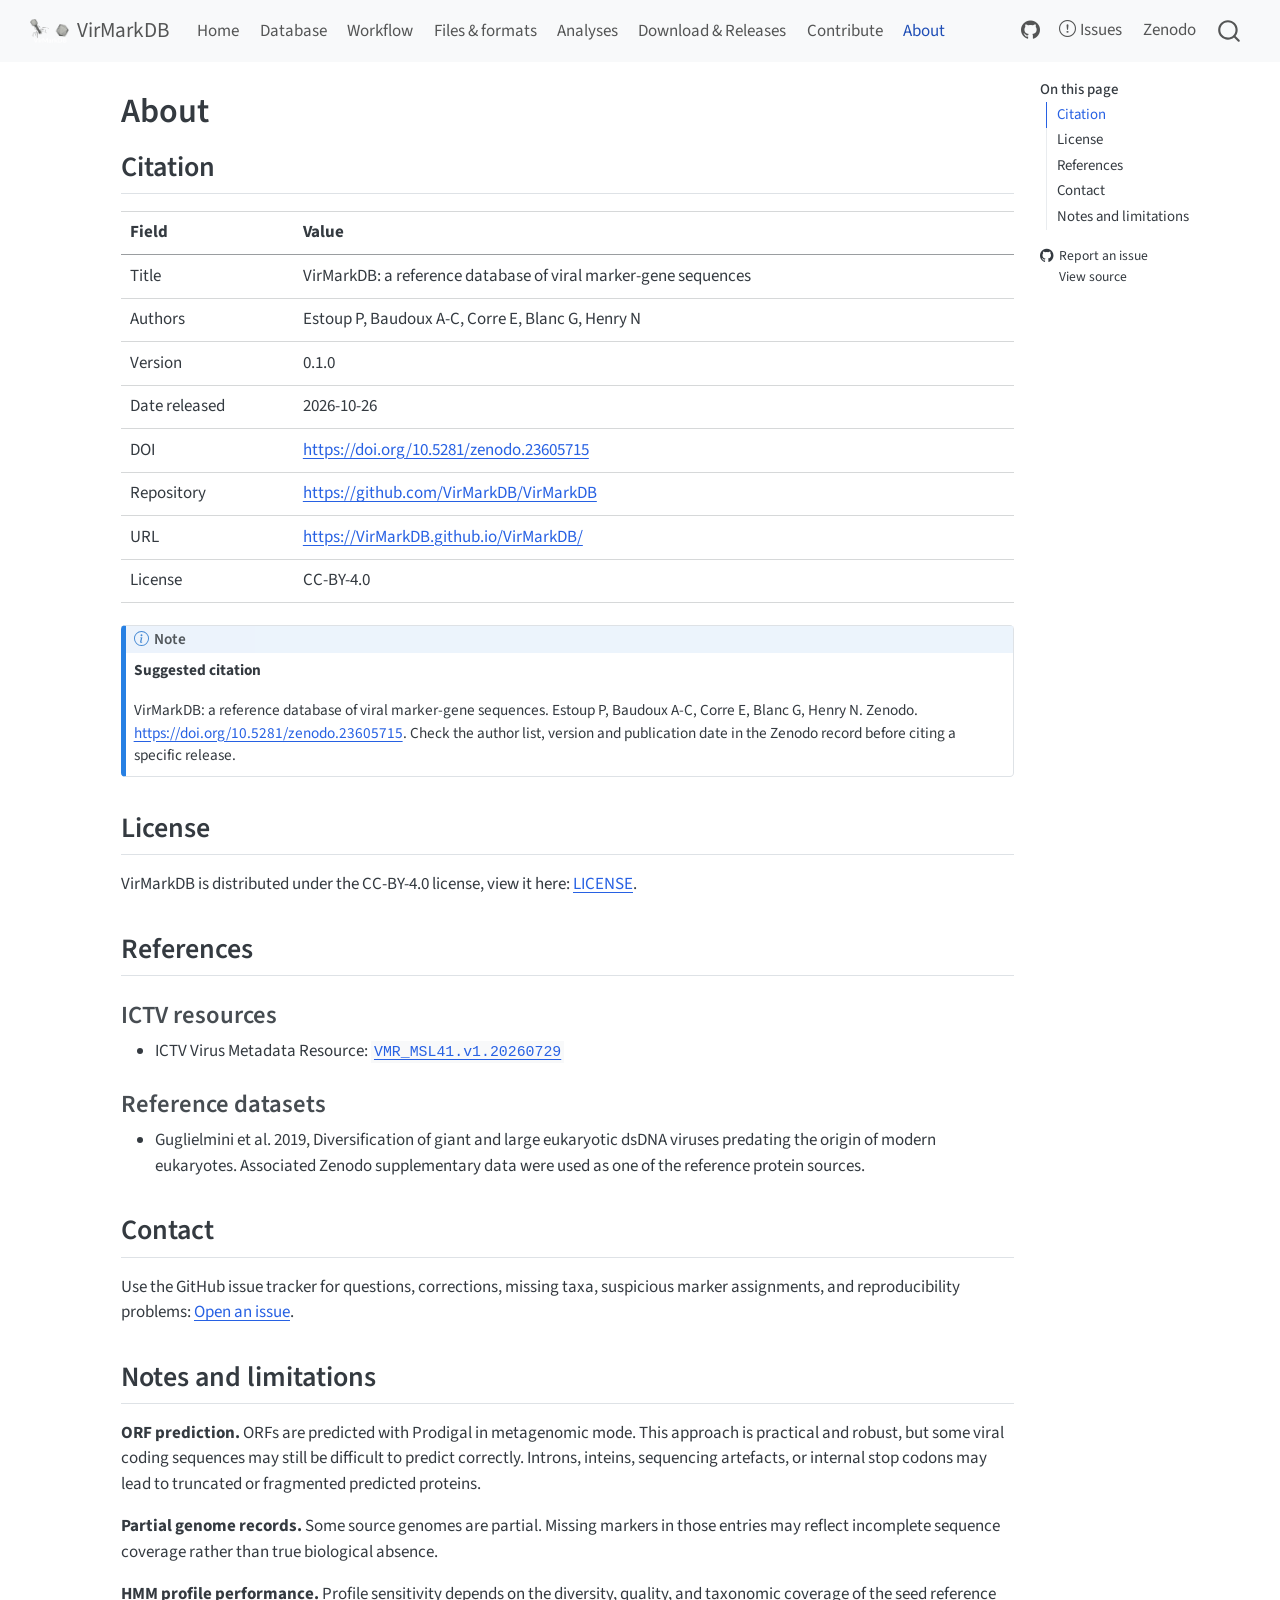
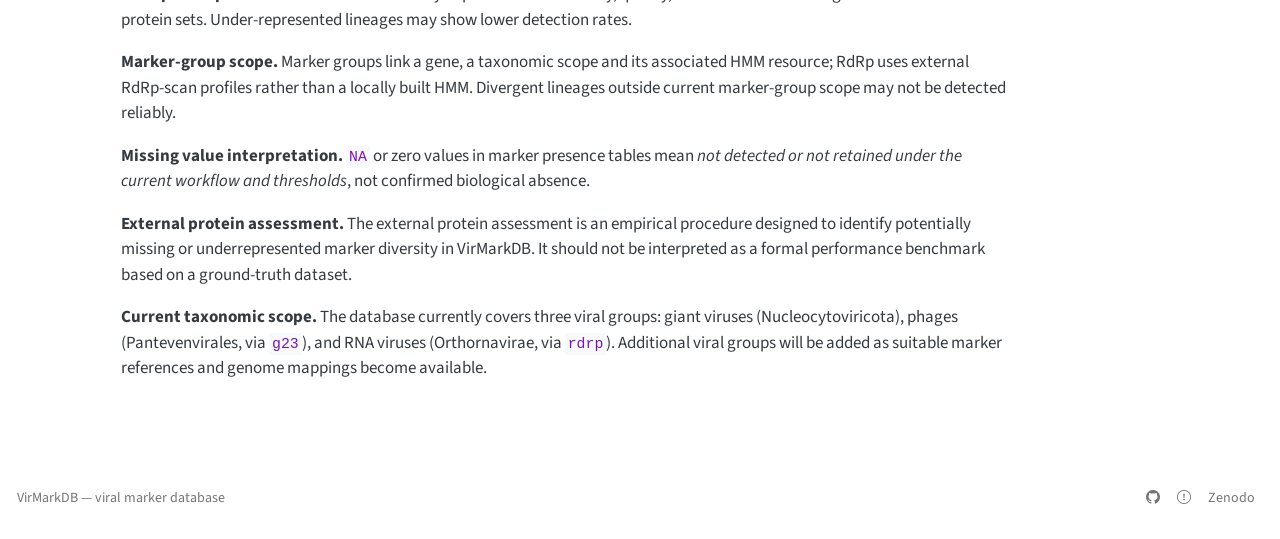
==== commit ca6bebaa: "Built site for gh-pages" ====
--- a/about.html
+++ b/about.html
@@ -202,11 +202,11 @@
 <tbody>
 <tr class="odd">
 <td>Title</td>
-<td>VirMarkDB</td>
+<td>VirMarkDB: a reference database of viral marker-gene sequences</td>
 </tr>
 <tr class="even">
 <td>Authors</td>
-<td>Estoup P, Baudoux A-C, Corre E, Blanc G &amp; Henry N</td>
+<td>Estoup P, Baudoux A-C, Corre E, Blanc G, Henry N</td>
 </tr>
 <tr class="odd">
 <td>Version</td>
@@ -222,11 +222,11 @@
 </tr>
 <tr class="even">
 <td>Repository</td>
-<td><a href="https://github.com/virmarkdb/VirMarkDB" class="uri">https://github.com/virmarkdb/VirMarkDB</a></td>
+<td><a href="https://github.com/VirMarkDB/VirMarkDB" class="uri">https://github.com/VirMarkDB/VirMarkDB</a></td>
 </tr>
 <tr class="odd">
 <td>URL</td>
-<td><a href="https://virmarkdb.github.io/VirMarkDB/" class="uri">https://virmarkdb.github.io/VirMarkDB/</a></td>
+<td><a href="https://VirMarkDB.github.io/VirMarkDB/" class="uri">https://VirMarkDB.github.io/VirMarkDB/</a></td>
 </tr>
 <tr class="even">
 <td>License</td>
@@ -245,7 +245,7 @@
 </div>
 <div class="callout-body-container callout-body">
 <p><strong>Suggested citation</strong></p>
-<p>Estoup P, Baudoux A-C, Corre E, Blanc G &amp; Henry N. VirMarkDB. Zenodo. <a href="https://doi.org/10.5281/zenodo.23605715">https://doi.org/10.5281/zenodo.23605715</a>. Check the author list, version and publication date in the Zenodo record before citing a specific release.</p>
+<p>VirMarkDB: a reference database of viral marker-gene sequences. Estoup P, Baudoux A-C, Corre E, Blanc G, Henry N. Zenodo. <a href="https://doi.org/10.5281/zenodo.23605715">https://doi.org/10.5281/zenodo.23605715</a>. Check the author list, version and publication date in the Zenodo record before citing a specific release.</p>
 </div>
 </div>
 </section>
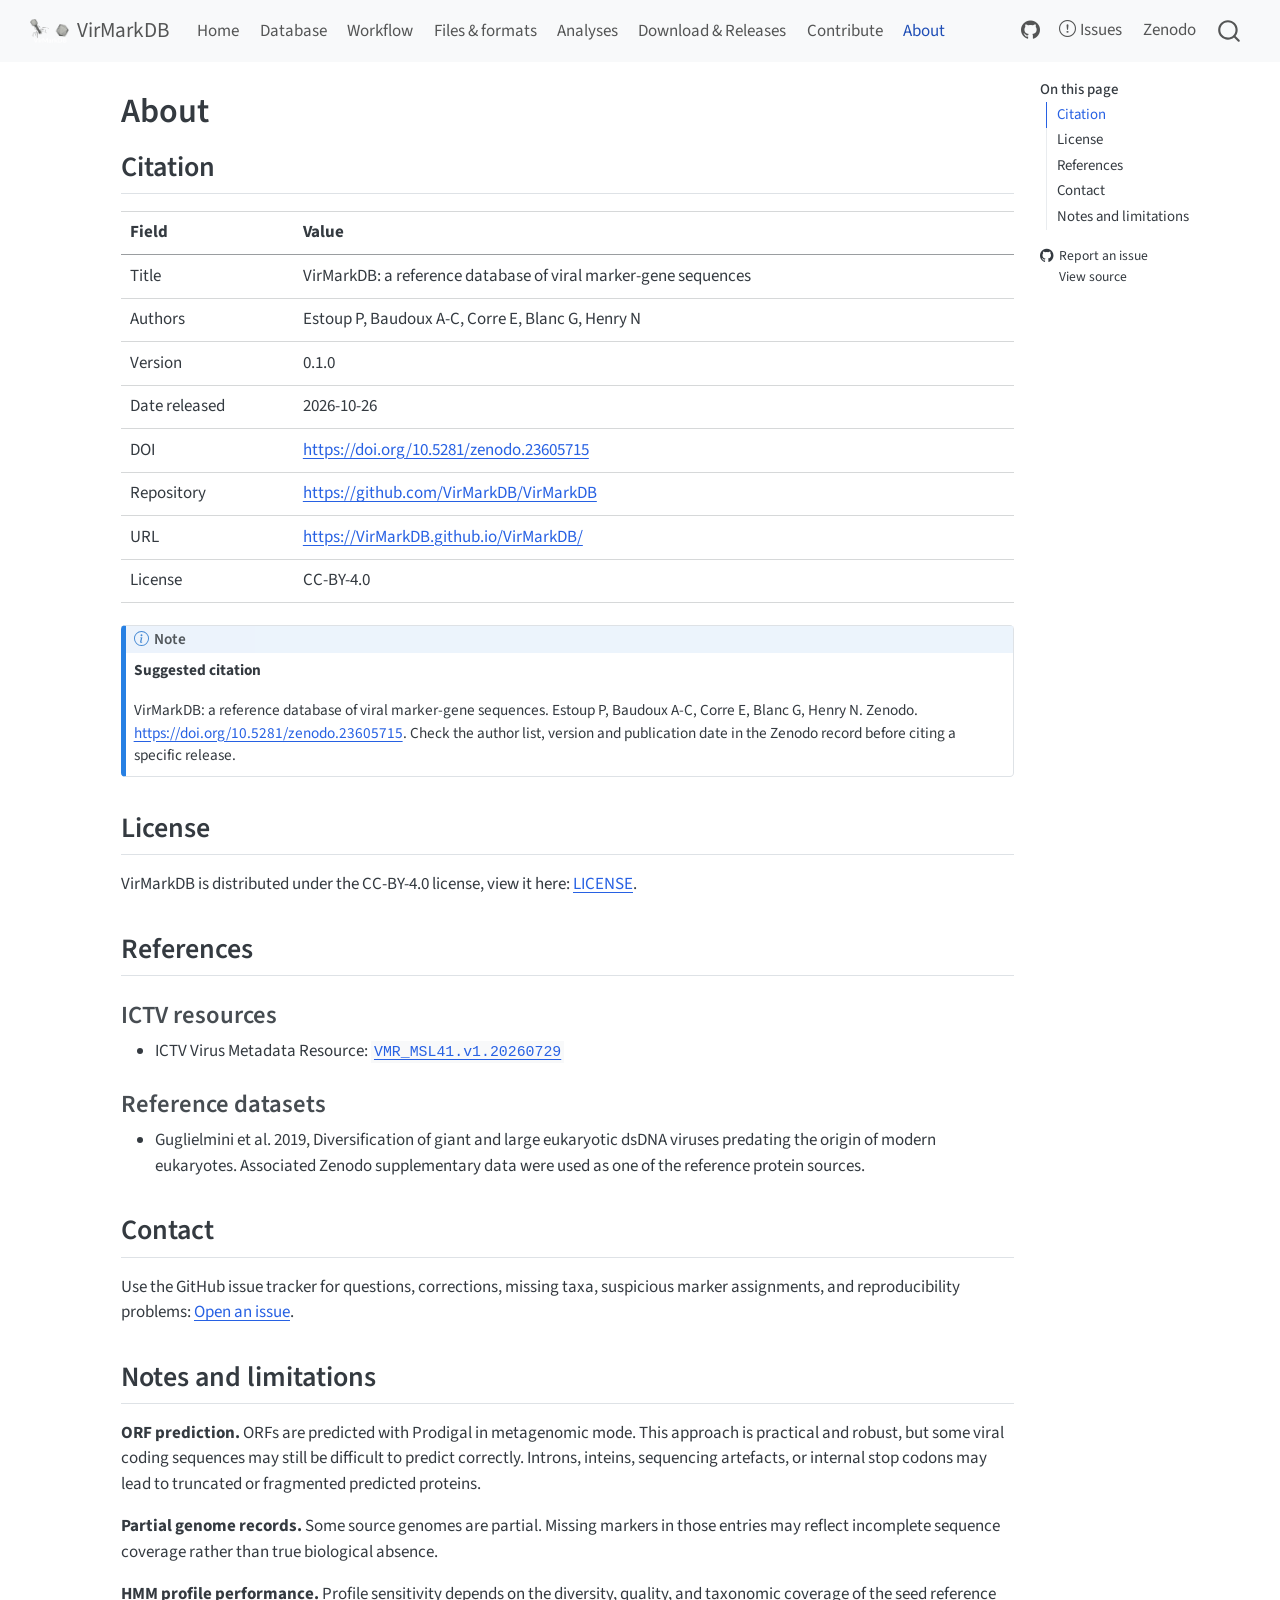
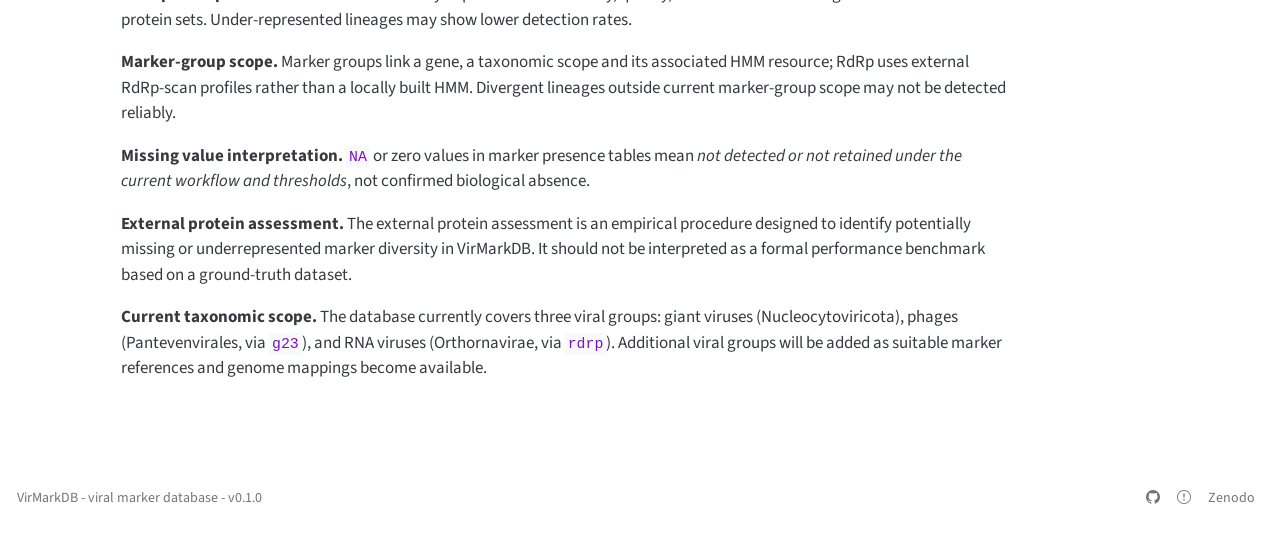
==== commit e747aee0: "Built site for gh-pages" ====
--- a/about.html
+++ b/about.html
@@ -707,7 +707,7 @@
 <footer class="footer">
   <div class="nav-footer">
     <div class="nav-footer-left">
-<p>VirMarkDB — viral marker database</p>
+<p>VirMarkDB - viral marker database - v0.1.0</p>
 </div>   
     <div class="nav-footer-center">
       &nbsp;
@@ -715,13 +715,13 @@
     <div class="nav-footer-right">
       <ul class="footer-items list-unstyled">
     <li class="nav-item compact">
-    <a class="nav-link" href="https://github.com/virmarkdb/VirMarkDB">
+    <a class="nav-link" href="https://github.com/VirMarkDB/VirMarkDB">
       <i class="bi bi-github" role="img">
 </i> 
     </a>
   </li>  
     <li class="nav-item compact">
-    <a class="nav-link" href="https://github.com/virmarkdb/VirMarkDB/issues">
+    <a class="nav-link" href="https://github.com/VirMarkDB/VirMarkDB/issues">
       <i class="bi bi-exclamation-circle" role="img">
 </i> 
     </a>
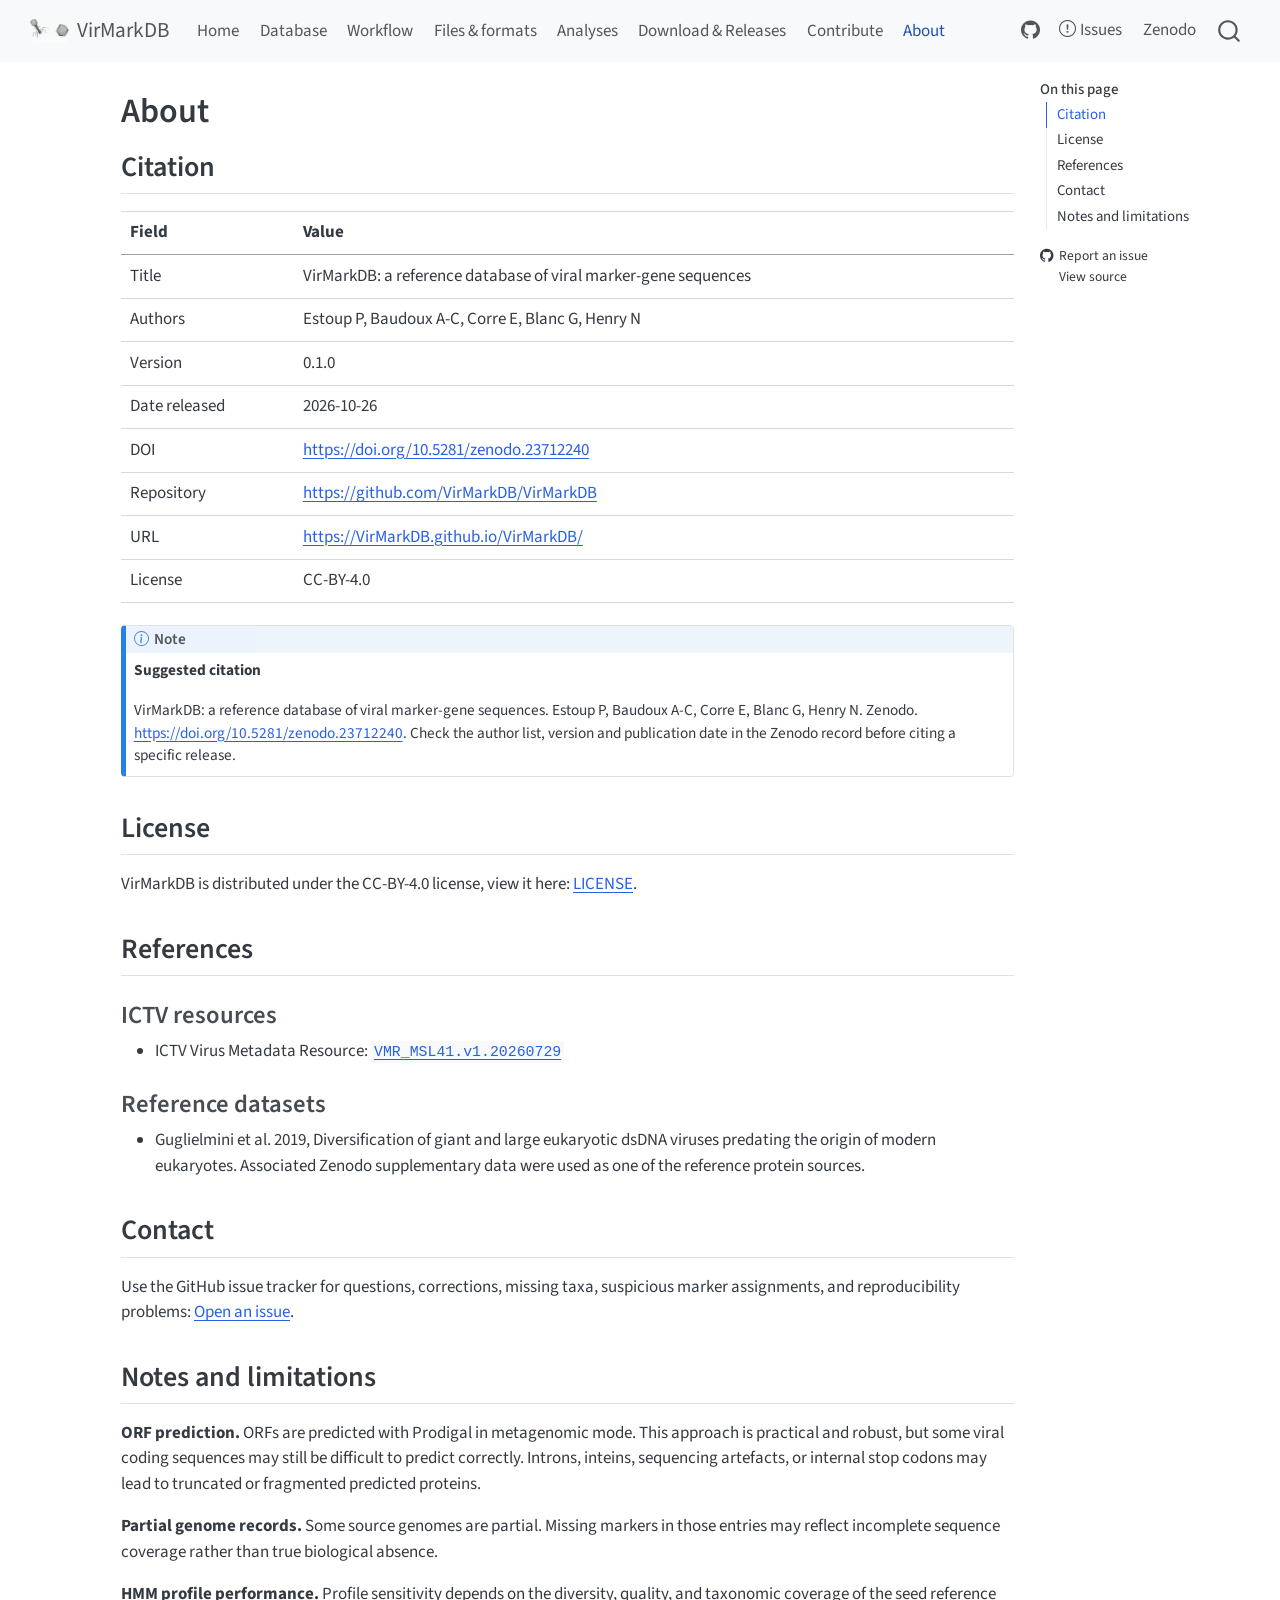
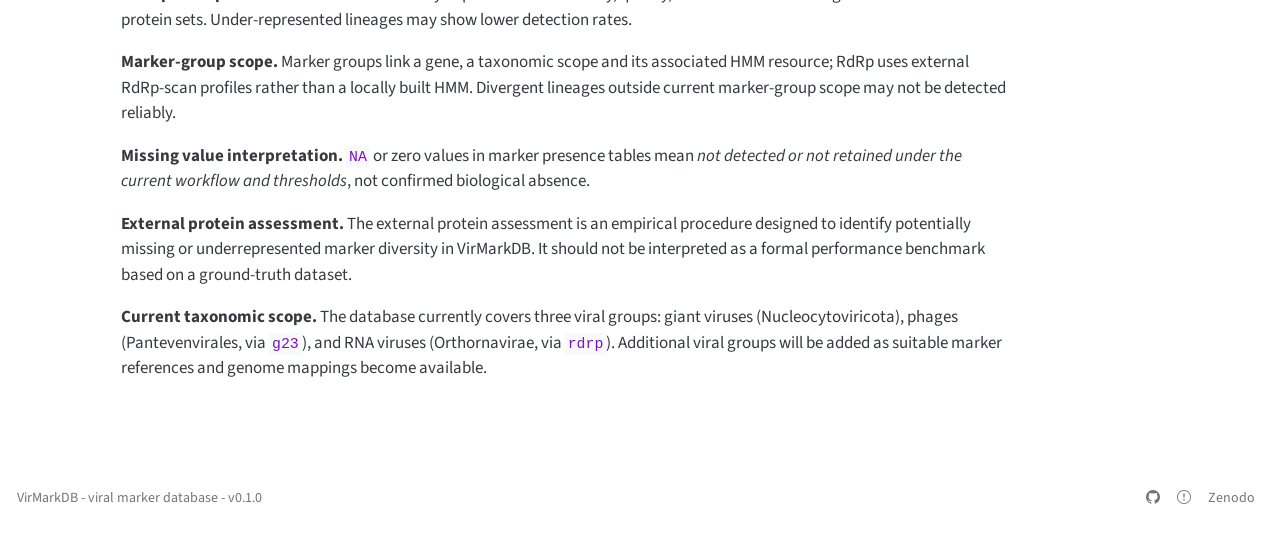
==== commit 5b4c0252: "Built site for gh-pages" ====
--- a/about.html
+++ b/about.html
@@ -137,7 +137,7 @@
 <span class="menu-text">Issues</span></a>
   </li>  
   <li class="nav-item">
-    <a class="nav-link" href="https://doi.org/10.5281/zenodo.23605715"> 
+    <a class="nav-link" href="https://doi.org/10.5281/zenodo.23712240"> 
 <span class="menu-text">Zenodo</span></a>
   </li>  
 </ul>
@@ -218,7 +218,7 @@
 </tr>
 <tr class="odd">
 <td>DOI</td>
-<td><a href="https://doi.org/10.5281/zenodo.23605715">https://doi.org/10.5281/zenodo.23605715</a></td>
+<td><a href="https://doi.org/10.5281/zenodo.23712240">https://doi.org/10.5281/zenodo.23712240</a></td>
 </tr>
 <tr class="even">
 <td>Repository</td>
@@ -245,7 +245,7 @@
 </div>
 <div class="callout-body-container callout-body">
 <p><strong>Suggested citation</strong></p>
-<p>VirMarkDB: a reference database of viral marker-gene sequences. Estoup P, Baudoux A-C, Corre E, Blanc G, Henry N. Zenodo. <a href="https://doi.org/10.5281/zenodo.23605715">https://doi.org/10.5281/zenodo.23605715</a>. Check the author list, version and publication date in the Zenodo record before citing a specific release.</p>
+<p>VirMarkDB: a reference database of viral marker-gene sequences. Estoup P, Baudoux A-C, Corre E, Blanc G, Henry N. Zenodo. <a href="https://doi.org/10.5281/zenodo.23712240">https://doi.org/10.5281/zenodo.23712240</a>. Check the author list, version and publication date in the Zenodo record before citing a specific release.</p>
 </div>
 </div>
 </section>
@@ -727,7 +727,7 @@
     </a>
   </li>  
     <li class="nav-item">
-    <a class="nav-link" href="https://doi.org/10.5281/zenodo.23605715">
+    <a class="nav-link" href="https://doi.org/10.5281/zenodo.23712240">
 <p>Zenodo</p>
 </a>
   </li>  
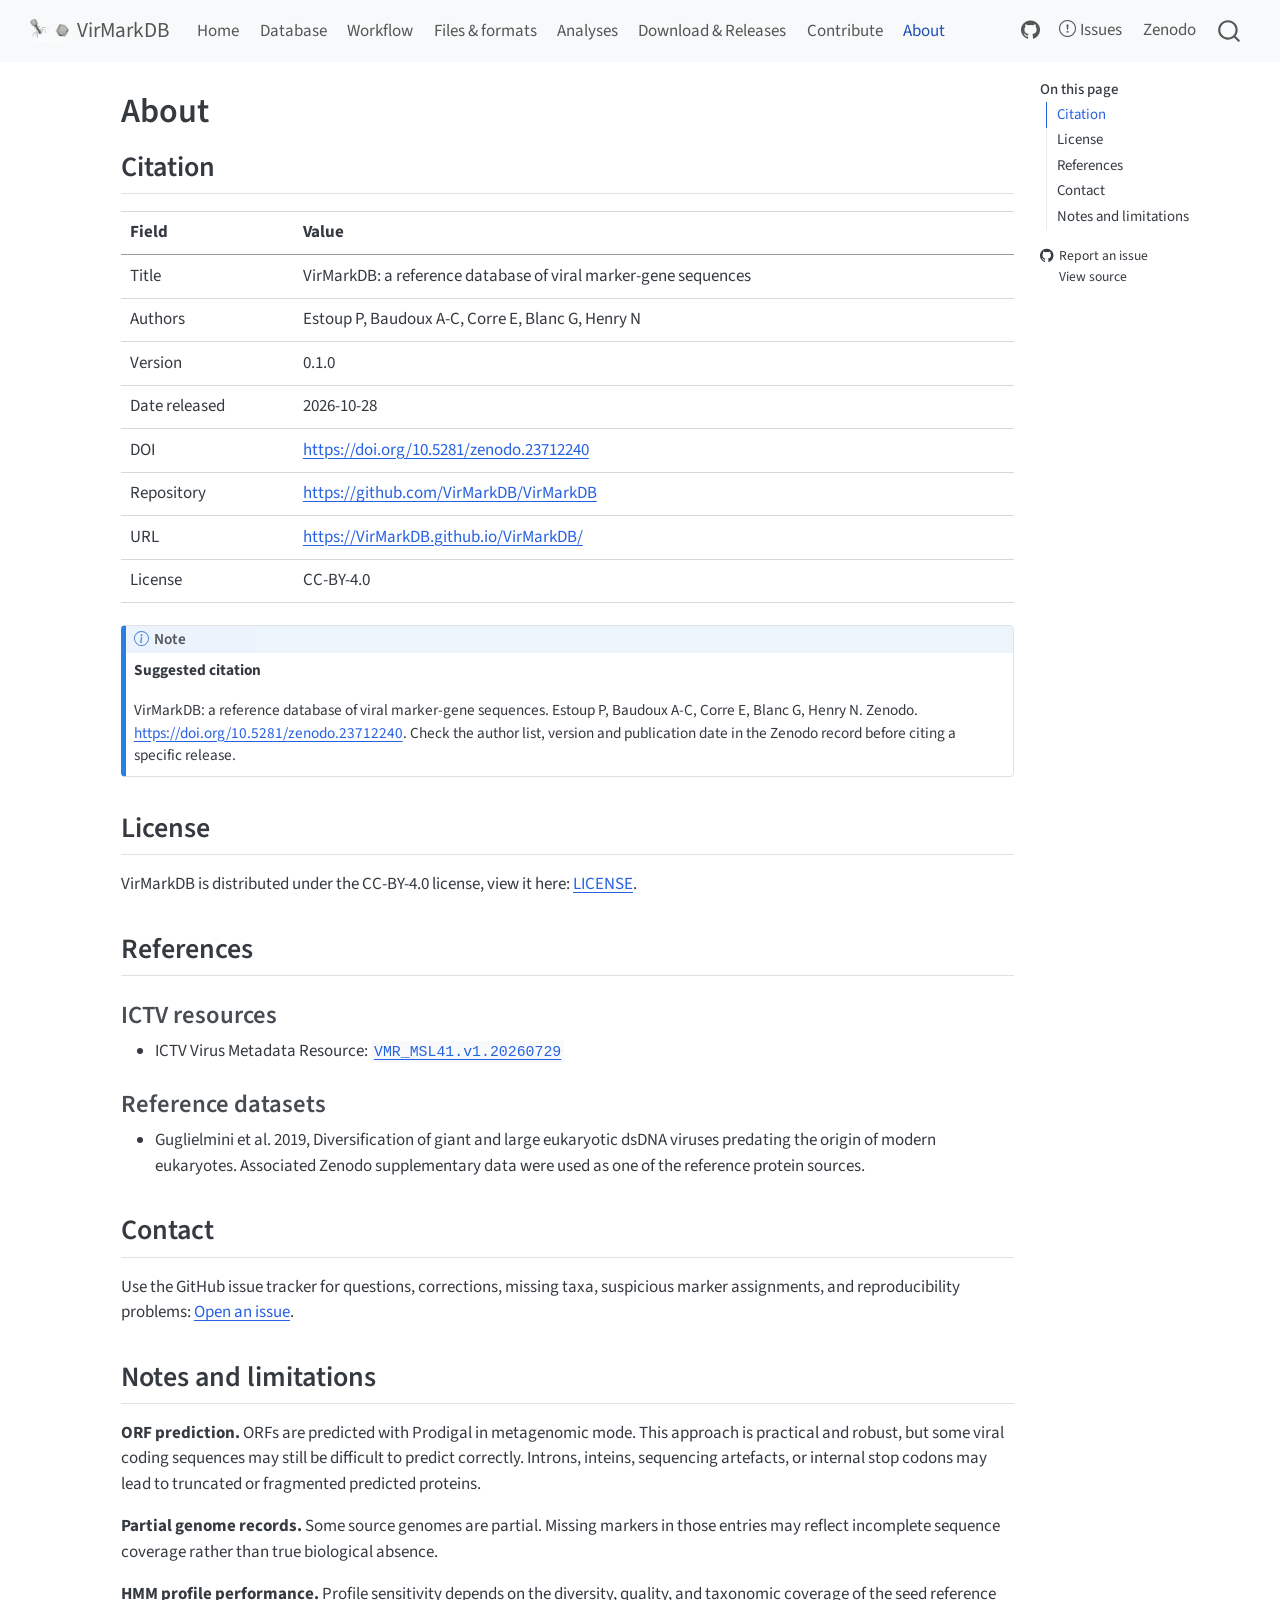
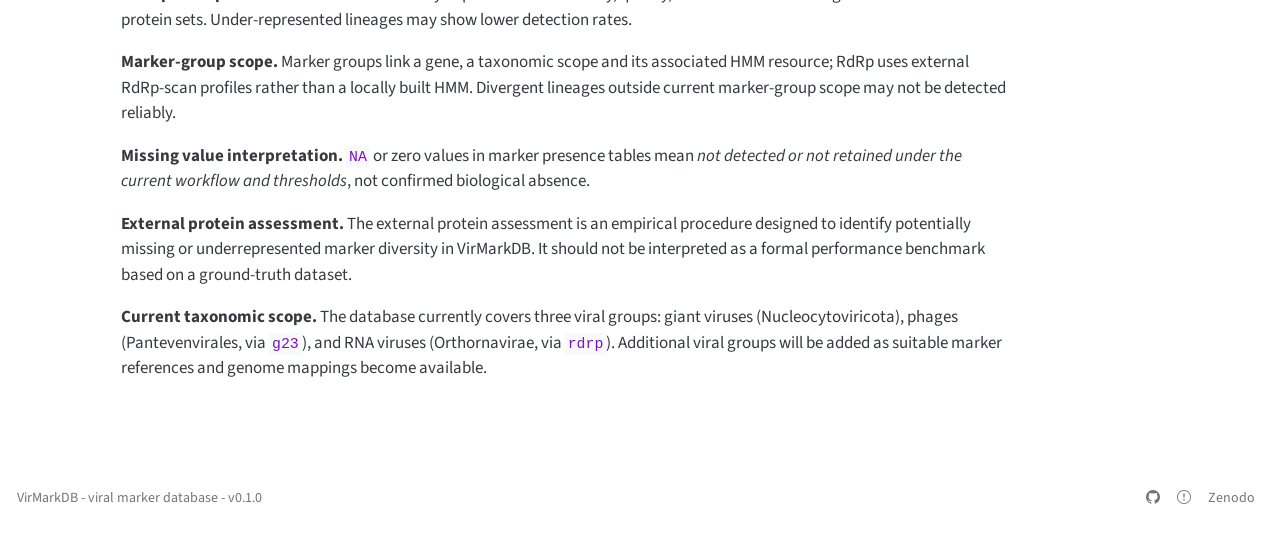
==== commit 49076e64: "Built site for gh-pages" ====
--- a/about.html
+++ b/about.html
@@ -214,7 +214,7 @@
 </tr>
 <tr class="even">
 <td>Date released</td>
-<td>2026-10-26</td>
+<td>2026-10-28</td>
 </tr>
 <tr class="odd">
 <td>DOI</td>
